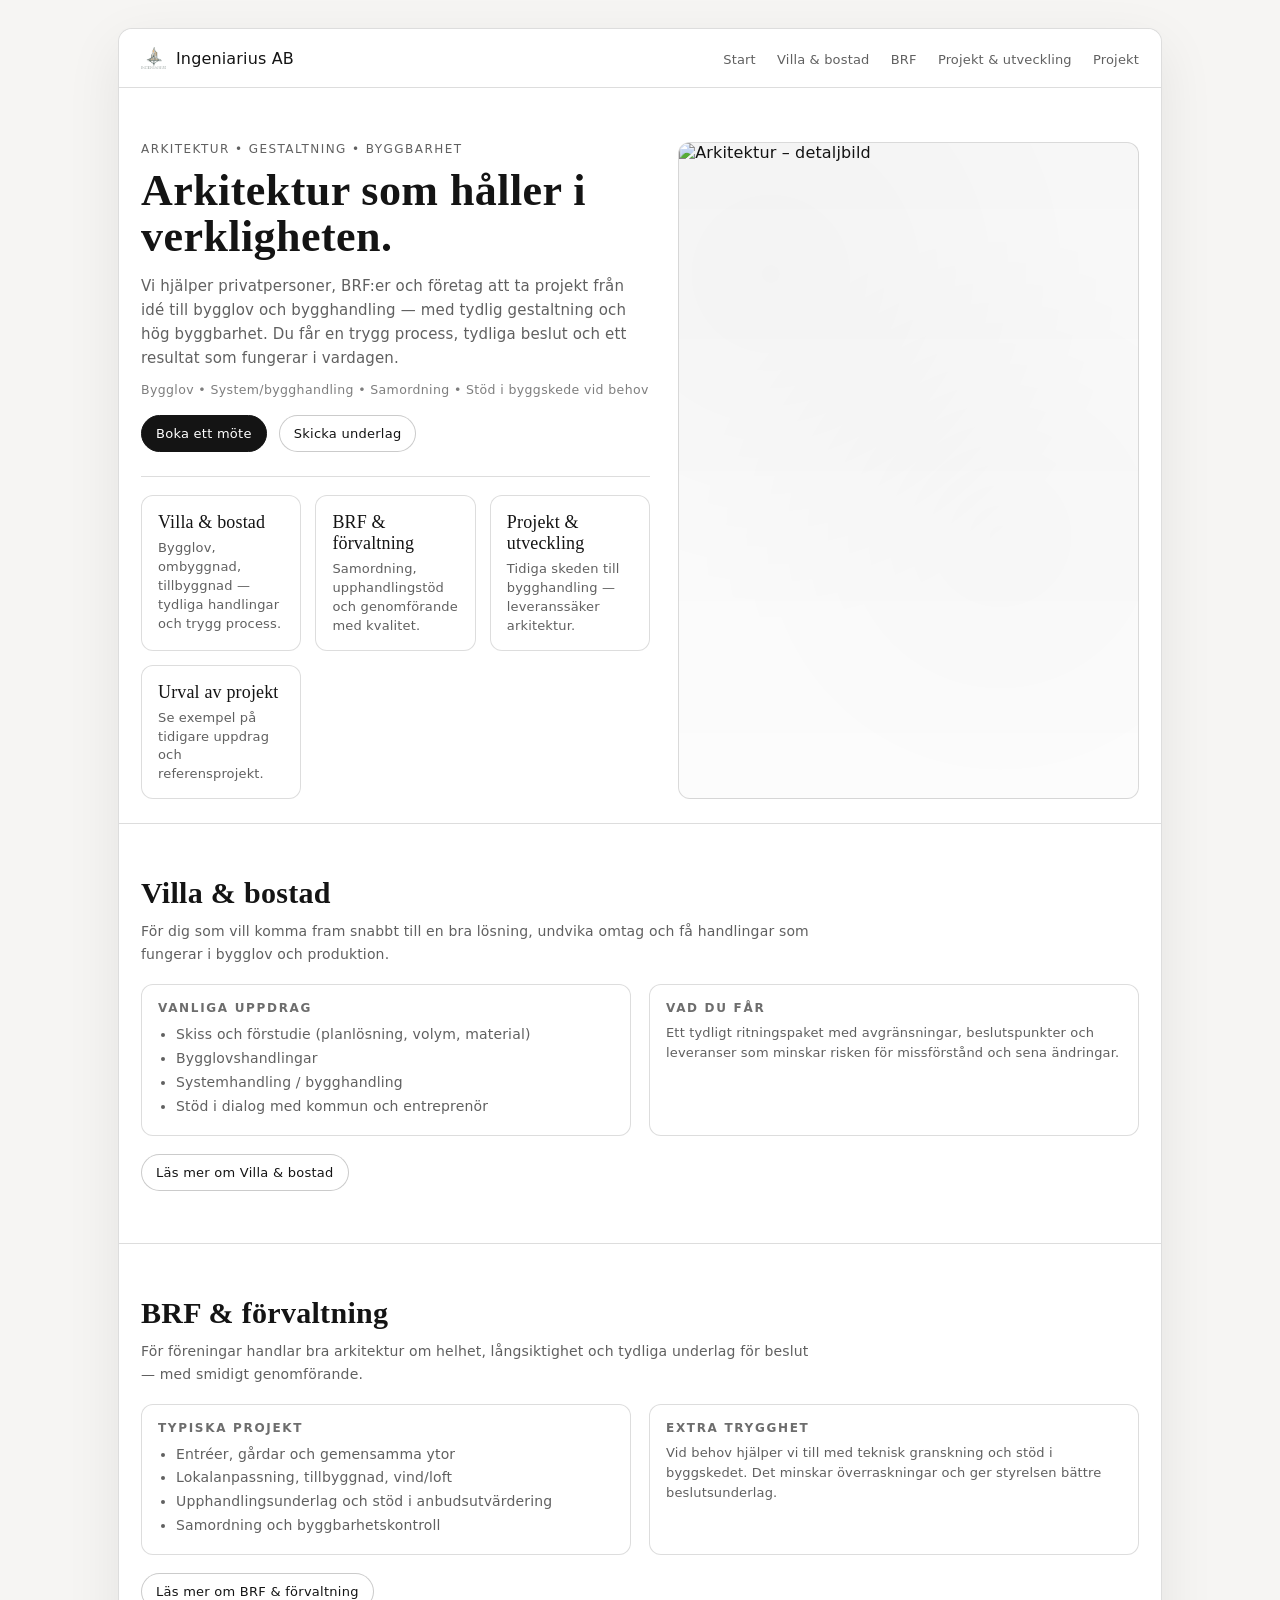
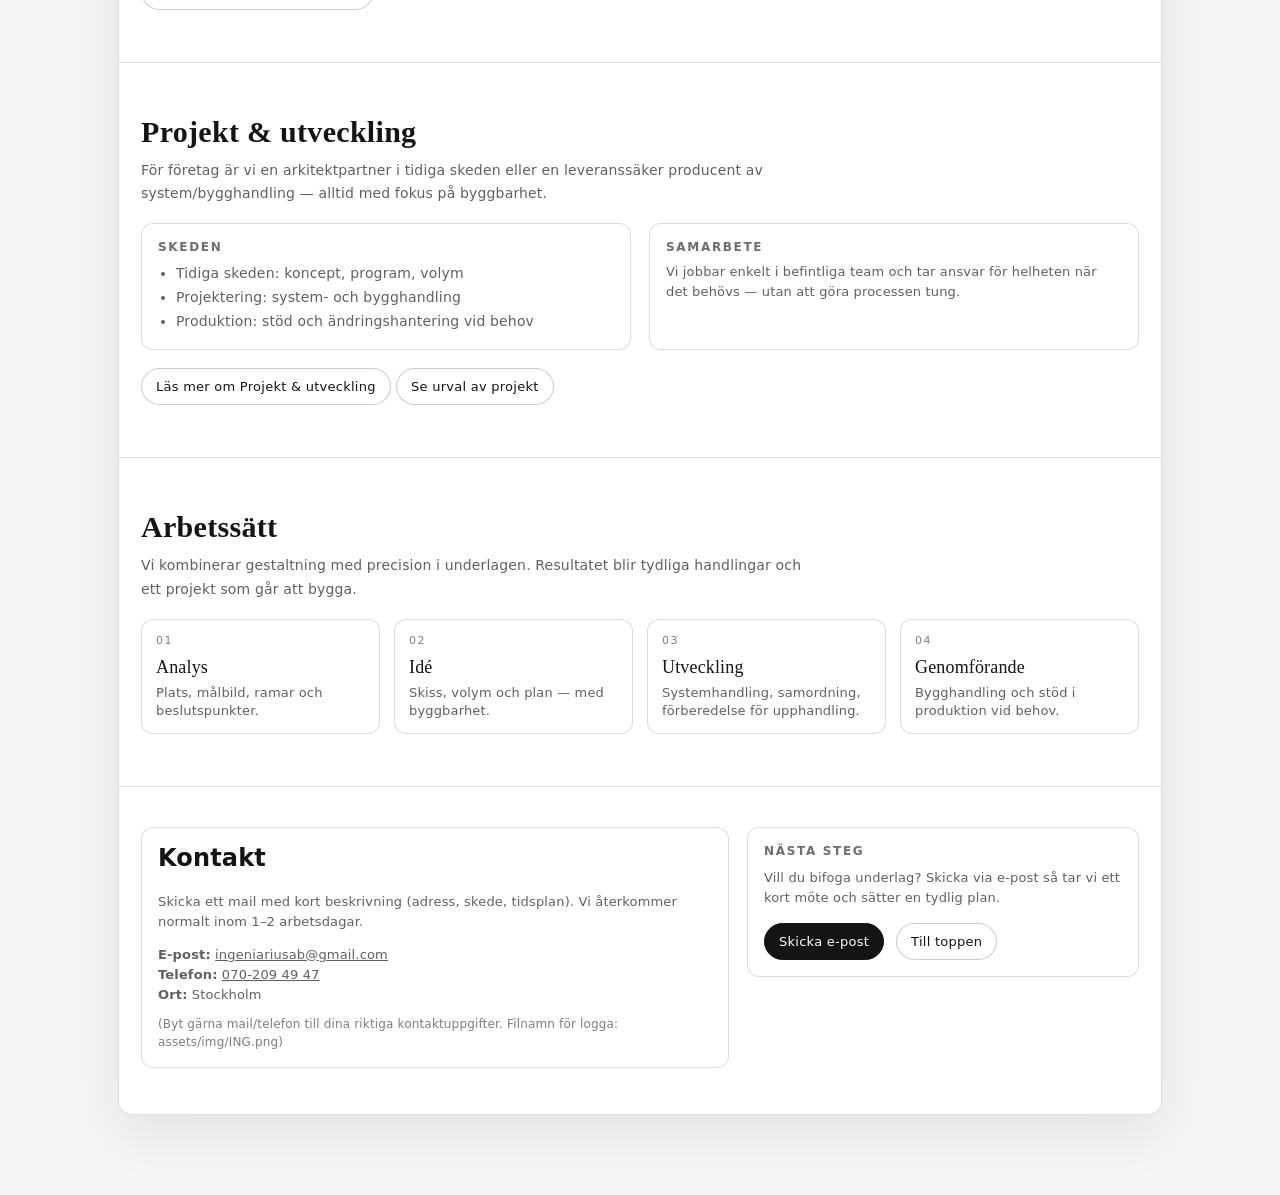
==== index.html @ c61f5529 "Update index.html" ====
<!doctype html>
<html lang="sv">
<head>
  <meta charset="utf-8" />
  <meta name="viewport" content="width=device-width,initial-scale=1" />
  <title>Ingeniarius AB — Arkitektur som håller i verkligheten</title>
  <meta name="description" content="Ingeniarius AB – arkitektur med tydlig gestaltning och byggbarhet. Från idé till bygglov och bygghandling, med trygg process och tydliga leveranser." />
  <style>
    :root{
      --bg:#f6f5f3;
      --paper:#ffffff;
      --ink:#141414;
      --muted:rgba(20,20,20,.68);
      --line:rgba(20,20,20,.14);
      --line-strong:rgba(20,20,20,.22);
      --shadow:0 18px 55px rgba(0,0,0,.08);
      --radius:14px;
      --max:1080px;
    }

    *{box-sizing:border-box}
    html,body{height:100%}
    body{
      margin:0;
      background:var(--bg);
      color:var(--ink);
      font-family: ui-sans-serif, system-ui, -apple-system, Segoe UI, Roboto, Arial, sans-serif;
      letter-spacing:.01em;
    }

    a{color:inherit}
    .wrap{max-width:var(--max); margin:0 auto; padding:28px 18px 80px;}
    .card{
      background:var(--paper);
      border:1px solid var(--line);
      border-radius:var(--radius);
      box-shadow:var(--shadow);
      overflow:hidden;
    }

    /* Topbar */
    header{
      display:flex;
      align-items:center;
      justify-content:space-between;
      padding:18px 22px;
      border-bottom:1px solid var(--line);
      background:rgba(255,255,255,.85);
      backdrop-filter: blur(8px);
    }

    .brand{
      display:flex;
      align-items:center;
      gap:10px;
      text-decoration:none;
    }
    .logo{
      height:22px; /* justera vid behov */
      width:auto;
      display:block;
      opacity:.92;
    }
    .brand-text{
      font-family: ui-serif, Georgia, "Times New Roman", serif;
      font-size:18px;
      letter-spacing:.02em;
    }

    nav a{
      text-decoration:none;
      font-size:13px;
      color:var(--muted);
      margin-left:16px;
      padding:6px 0;
      border-bottom:1px solid transparent;
    }
    nav a:hover{color:var(--ink); border-bottom-color:var(--line-strong);}
    .nav-right{display:flex; align-items:center; gap:10px;}

    /* Hero */
    .hero{ padding:54px 22px 24px; }
    .hero-grid{
      display:grid;
      grid-template-columns: 1.05fr .95fr;
      gap:28px;
      align-items:stretch;
    }
    .kicker{
      font-size:12px;
      letter-spacing:.12em;
      text-transform:uppercase;
      color:var(--muted);
      margin:0 0 12px;
    }
    h1{
      margin:0 0 14px;
      font-family: ui-serif, Georgia, "Times New Roman", serif;
      font-weight:600;
      letter-spacing:.01em;
      line-height:1.05;
      font-size:44px;
    }
    .lead{
      margin:0 0 12px;
      color:var(--muted);
      font-size:15px;
      line-height:1.6;
      max-width:62ch;
    }
    .proof{
      margin:0 0 18px;
      color:rgba(20,20,20,.55);
      font-size:12.5px;
      letter-spacing:.03em;
    }
    .cta-row{display:flex; gap:12px; flex-wrap:wrap; margin-top:10px;}
    .btn{
      display:inline-flex;
      align-items:center;
      justify-content:center;
      gap:10px;
      text-decoration:none;
      border:1px solid var(--line-strong);
      padding:10px 14px;
      border-radius:999px;
      font-size:13px;
      letter-spacing:.02em;
      background:#fff;
    }
    .btn:hover{border-color:rgba(20,20,20,.35);}
    .btn.primary{ background:var(--ink); color:#fff; border-color:var(--ink); }
    .btn.primary:hover{opacity:.92;}

    /* Right hero panel (skiss-plats) */
    .hero-panel{
      border:1px solid var(--line);
      border-radius:12px;
      background:linear-gradient(180deg, rgba(0,0,0,.03), rgba(0,0,0,.01));
      position:relative;
      overflow:hidden;
      min-height:260px;
    }
    .hero-panel::before{
      content:"";
      position:absolute; inset:0;
      background:
        radial-gradient(circle at 20% 20%, rgba(0,0,0,.08), transparent 55%),
        radial-gradient(circle at 70% 60%, rgba(0,0,0,.06), transparent 60%);
      opacity:.25;
      pointer-events:none;
    }
    .hero-panel .sketch{
      position:absolute; inset:0;
      display:flex;
      align-items:center;
      justify-content:center;
      padding:18px;
      color:rgba(0,0,0,.45);
      font-size:12px;
      text-align:center;
      line-height:1.5;
    }
    .hero-panel svg{ width:100%; height:100%; opacity:.55; }

    /* Audience cards */
    .audience{
      display:grid;
      grid-template-columns: repeat(3, minmax(0, 1fr));
      gap:14px;
      margin-top:24px;
      padding-top:18px;
      border-top:1px solid var(--line);
    }
    .audience-card{
      display:block;
      text-decoration:none;
      border:1px solid var(--line);
      border-radius:12px;
      padding:16px 16px 14px;
      background:rgba(255,255,255,.6);
      transition: transform .15s ease, border-color .15s ease;
      min-height:92px;
    }
    .audience-card:hover{ transform: translateY(-2px); border-color: rgba(20,20,20,.30); }
    .audience-label{
      display:block;
      font-family: ui-serif, Georgia, "Times New Roman", serif;
      font-size:18px;
      margin-bottom:6px;
    }
    .audience-desc{
      display:block;
      font-size:13px;
      color:var(--muted);
      line-height:1.45;
    }

    /* Sections */
    section{ padding:52px 22px; border-top:1px solid var(--line); }
    section h2{
      margin:0 0 10px;
      font-family: ui-serif, Georgia, "Times New Roman", serif;
      font-weight:600;
      font-size:30px;
      letter-spacing:.01em;
    }
    .section-lead{
      margin:0 0 18px;
      color:var(--muted);
      line-height:1.65;
      max-width:76ch;
      font-size:14px;
    }
    .two-col{
      display:grid;
      grid-template-columns: 1fr 1fr;
      gap:18px;
      margin-top:18px;
    }
    .box{
      border:1px solid var(--line);
      border-radius:12px;
      padding:16px;
      background:#fff;
    }
    .box h3{
      margin:0 0 8px;
      font-size:12px;
      letter-spacing:.14em;
      text-transform:uppercase;
      color:rgba(20,20,20,.62);
      font-weight:600;
    }
    ul.clean{margin:0; padding-left:18px; color:var(--muted); line-height:1.7; font-size:14px;}
    .mini{ font-size:13px; color:var(--muted); line-height:1.55; margin:0; }
    .section-actions{ margin-top:18px; }

    /* Process */
    .process{
      display:grid;
      grid-template-columns: repeat(4, minmax(0,1fr));
      gap:14px;
      margin-top:18px;
    }
    .step{
      border:1px solid var(--line);
      border-radius:12px;
      padding:14px 14px 12px;
      background:#fff;
    }
    .step .n{
      font-size:11px;
      letter-spacing:.14em;
      text-transform:uppercase;
      color:rgba(20,20,20,.55);
      margin-bottom:10px;
    }
    .step .t{
      font-family: ui-serif, Georgia, "Times New Roman", serif;
      font-size:18px;
      margin:0 0 6px;
    }
    .step .d{
      margin:0;
      color:var(--muted);
      font-size:13px;
      line-height:1.45;
    }

    /* Footer/contact */
    footer{ padding:40px 22px 46px; border-top:1px solid var(--line); }
    .contact-grid{
      display:grid;
      grid-template-columns: 1.2fr .8fr;
      gap:18px;
      align-items:start;
    }
    .contact-card{
      border:1px solid var(--line);
      border-radius:12px;
      padding:16px;
      background:#fff;
    }
    .contact-card strong{font-weight:650;}
    .muted{color:var(--muted);}
    .tiny{font-size:12px; color:rgba(20,20,20,.55); line-height:1.5; margin:10px 0 0;}

    /* Responsive */
    @media (max-width: 920px){
      .hero-grid{grid-template-columns:1fr;}
      .hero-panel{min-height:240px;}
      .audience{grid-template-columns:1fr;}
      .two-col{grid-template-columns:1fr;}
      .process{grid-template-columns:1fr 1fr;}
      .contact-grid{grid-template-columns:1fr;}
      h1{font-size:40px;}
    }
    @media (max-width: 520px){
      .process{grid-template-columns:1fr;}
      header{flex-direction:column; align-items:flex-start; gap:10px;}
      nav a{margin-left:0; margin-right:14px;}
    }
  </style>
</head>

<body>
  <div class="wrap">
    <div class="card">

      <header>
        <a class="brand" href="index.html">
          <img class="logo" src="assets/img/ING.png" alt="Ingeniarius AB">
          <span>Ingeniarius AB</span>
        </a>
        <nav>
          <a href="index.html">Start</a>
          <a href="villa-och-bostad.html">Villa & bostad</a>
          <a href="brf-och-forvaltning.html">BRF</a>
          <a href="projekt-och-utveckling.html">Projekt & utveckling</a>
          <a href="projekt.html">Projekt</a>
        </nav>
      </header>

      <main id="top" class="hero">
        <div class="hero-grid">
          <div>
            <p class="kicker">Arkitektur • gestaltning • byggbarhet</p>
            <h1>Arkitektur som håller i verkligheten.</h1>
            <p class="lead">
              Vi hjälper privatpersoner, BRF:er och företag att ta projekt från idé till bygglov och bygghandling —
              med tydlig gestaltning och hög byggbarhet. Du får en trygg process, tydliga beslut och ett resultat
              som fungerar i vardagen.
            </p>
            <p class="proof">Bygglov • System/bygghandling • Samordning • Stöd i byggskede vid behov</p>

            <div class="cta-row">
              <a class="btn primary" href="#kontakt">Boka ett möte</a>
              <a class="btn" href="mailto:ingeniariusab@gmail.com?subject=Förfrågan%20Ingeniarius%20AB">Skicka underlag</a>
            </div>

            <div class="audience" aria-label="Välj spår">
              <a class="audience-card" href="villa-och-bostad.html">
                <span class="audience-label">Villa &amp; bostad</span>
                <span class="audience-desc">Bygglov, ombyggnad, tillbyggnad — tydliga handlingar och trygg process.</span>
              </a>
              <a class="audience-card" href="brf-och-forvaltning.html">
                <span class="audience-label">BRF &amp; förvaltning</span>
                <span class="audience-desc">Samordning, upphandlingstöd och genomförande med kvalitet.</span>
              </a>
              <a class="audience-card" href="projekt-och-utveckling.html">
                <span class="audience-label">Projekt &amp; utveckling</span>
                <span class="audience-desc">Tidiga skeden till bygghandling — leveranssäker arkitektur.</span>
              </a>
              <a class="audience-card" href="projekt.html">
                <span class="audience-label">Urval av projekt</span>
                <span class="audience-desc">Se exempel på tidigare uppdrag och referensprojekt.</span>
              </a>
            </div>
          </div>

           <div class="hero-panel hero-photo" aria-label="Hero image">
           <img src="/assets/img/hero.jpg" alt="Arkitektur – detaljbild" loading="lazy">
           </div>
        </div>
      </main>

      <!-- VILLA -->
      <section id="villa">
        <h2>Villa &amp; bostad</h2>
        <p class="section-lead">
          För dig som vill komma fram snabbt till en bra lösning, undvika omtag och få handlingar som fungerar i bygglov och produktion.
        </p>
        <div class="two-col">
          <div class="box">
            <h3>Vanliga uppdrag</h3>
            <ul class="clean">
              <li>Skiss och förstudie (planlösning, volym, material)</li>
              <li>Bygglovshandlingar</li>
              <li>Systemhandling / bygghandling</li>
              <li>Stöd i dialog med kommun och entreprenör</li>
            </ul>
          </div>
          <div class="box">
            <h3>Vad du får</h3>
            <p class="mini">
              Ett tydligt ritningspaket med avgränsningar, beslutspunkter och leveranser som minskar risken för missförstånd och sena ändringar.
            </p>
          </div>
        </div>
        <div class="section-actions">
          <a class="btn" href="villa-och-bostad.html">Läs mer om Villa &amp; bostad</a>
        </div>
      </section>

      <!-- BRF -->
      <section id="brf">
        <h2>BRF &amp; förvaltning</h2>
        <p class="section-lead">
          För föreningar handlar bra arkitektur om helhet, långsiktighet och tydliga underlag för beslut — med smidigt genomförande.
        </p>
        <div class="two-col">
          <div class="box">
            <h3>Typiska projekt</h3>
            <ul class="clean">
              <li>Entréer, gårdar och gemensamma ytor</li>
              <li>Lokalanpassning, tillbyggnad, vind/loft</li>
              <li>Upphandlingsunderlag och stöd i anbudsutvärdering</li>
              <li>Samordning och byggbarhetskontroll</li>
            </ul>
          </div>
          <div class="box">
            <h3>Extra trygghet</h3>
            <p class="mini">
              Vid behov hjälper vi till med teknisk granskning och stöd i byggskedet. Det minskar överraskningar och ger styrelsen bättre beslutsunderlag.
            </p>
          </div>
        </div>
        <div class="section-actions">
          <a class="btn" href="brf-och-forvaltning.html">Läs mer om BRF &amp; förvaltning</a>
        </div>
      </section>

      <!-- PROJEKT -->
      <section id="projekt">
        <h2>Projekt &amp; utveckling</h2>
        <p class="section-lead">
          För företag är vi en arkitektpartner i tidiga skeden eller en leveranssäker producent av system/bygghandling — alltid med fokus på byggbarhet.
        </p>
        <div class="two-col">
          <div class="box">
            <h3>Skeden</h3>
            <ul class="clean">
              <li>Tidiga skeden: koncept, program, volym</li>
              <li>Projektering: system- och bygghandling</li>
              <li>Produktion: stöd och ändringshantering vid behov</li>
            </ul>
          </div>
          <div class="box">
            <h3>Samarbete</h3>
            <p class="mini">
              Vi jobbar enkelt i befintliga team och tar ansvar för helheten när det behövs — utan att göra processen tung.
            </p>
          </div>
        </div>
        <div class="section-actions">
          <a class="btn" href="projekt-och-utveckling.html">Läs mer om Projekt &amp; utveckling</a>
          <a class="btn" href="projekt.html">Se urval av projekt</a>
        </div>
      </section>

      <!-- OM / PROCESS -->
      <section id="om">
        <h2>Arbetssätt</h2>
        <p class="section-lead">
          Vi kombinerar gestaltning med precision i underlagen. Resultatet blir tydliga handlingar och ett projekt som går att bygga.
        </p>

        <div class="process" aria-label="Process">
          <div class="step">
            <div class="n">01</div>
            <p class="t">Analys</p>
            <p class="d">Plats, målbild, ramar och beslutspunkter.</p>
          </div>
          <div class="step">
            <div class="n">02</div>
            <p class="t">Idé</p>
            <p class="d">Skiss, volym och plan — med byggbarhet.</p>
          </div>
          <div class="step">
            <div class="n">03</div>
            <p class="t">Utveckling</p>
            <p class="d">Systemhandling, samordning, förberedelse för upphandling.</p>
          </div>
          <div class="step">
            <div class="n">04</div>
            <p class="t">Genomförande</p>
            <p class="d">Bygghandling och stöd i produktion vid behov.</p>
          </div>
        </div>
      </section>

      <footer id="kontakt">
        <div class="contact-grid">
          <div class="contact-card">
            <h2 style="margin-top:0;">Kontakt</h2>
            <p class="mini">
              Skicka ett mail med kort beskrivning (adress, skede, tidsplan). Vi återkommer normalt inom 1–2 arbetsdagar.
            </p>
            <p class="mini" style="margin-top:12px;">
              <strong>E-post:</strong> <a href="mailto:ingeniariusab@gmail.com">ingeniariusab@gmail.com</a><br>
              <strong>Telefon:</strong> <a href="tel:++46702094947">070-209 49 47</a><br>
              <span class="muted"><strong>Ort:</strong> Stockholm</span>
            </p>
            <p class="tiny">
              (Byt gärna mail/telefon till dina riktiga kontaktuppgifter. Filnamn för logga: assets/img/ING.png)
            </p>
          </div>

          <div class="contact-card">
            <h3 style="margin:0 0 10px; font-size:12px; letter-spacing:.14em; text-transform:uppercase; color:rgba(20,20,20,.62);">
              Nästa steg
            </h3>
            <p class="mini">Vill du bifoga underlag? Skicka via e-post så tar vi ett kort möte och sätter en tydlig plan.</p>
            <div class="cta-row" style="margin-top:14px;">
              <a class="btn primary" href="mailto:kontakt@ingeniarius.se?subject=Förfrågan%20Ingeniarius%20AB">Skicka e-post</a>
              <a class="btn" href="#top">Till toppen</a>
            </div>
          </div>
        </div>
      </footer>

    </div>
  </div>
</body>
</html>
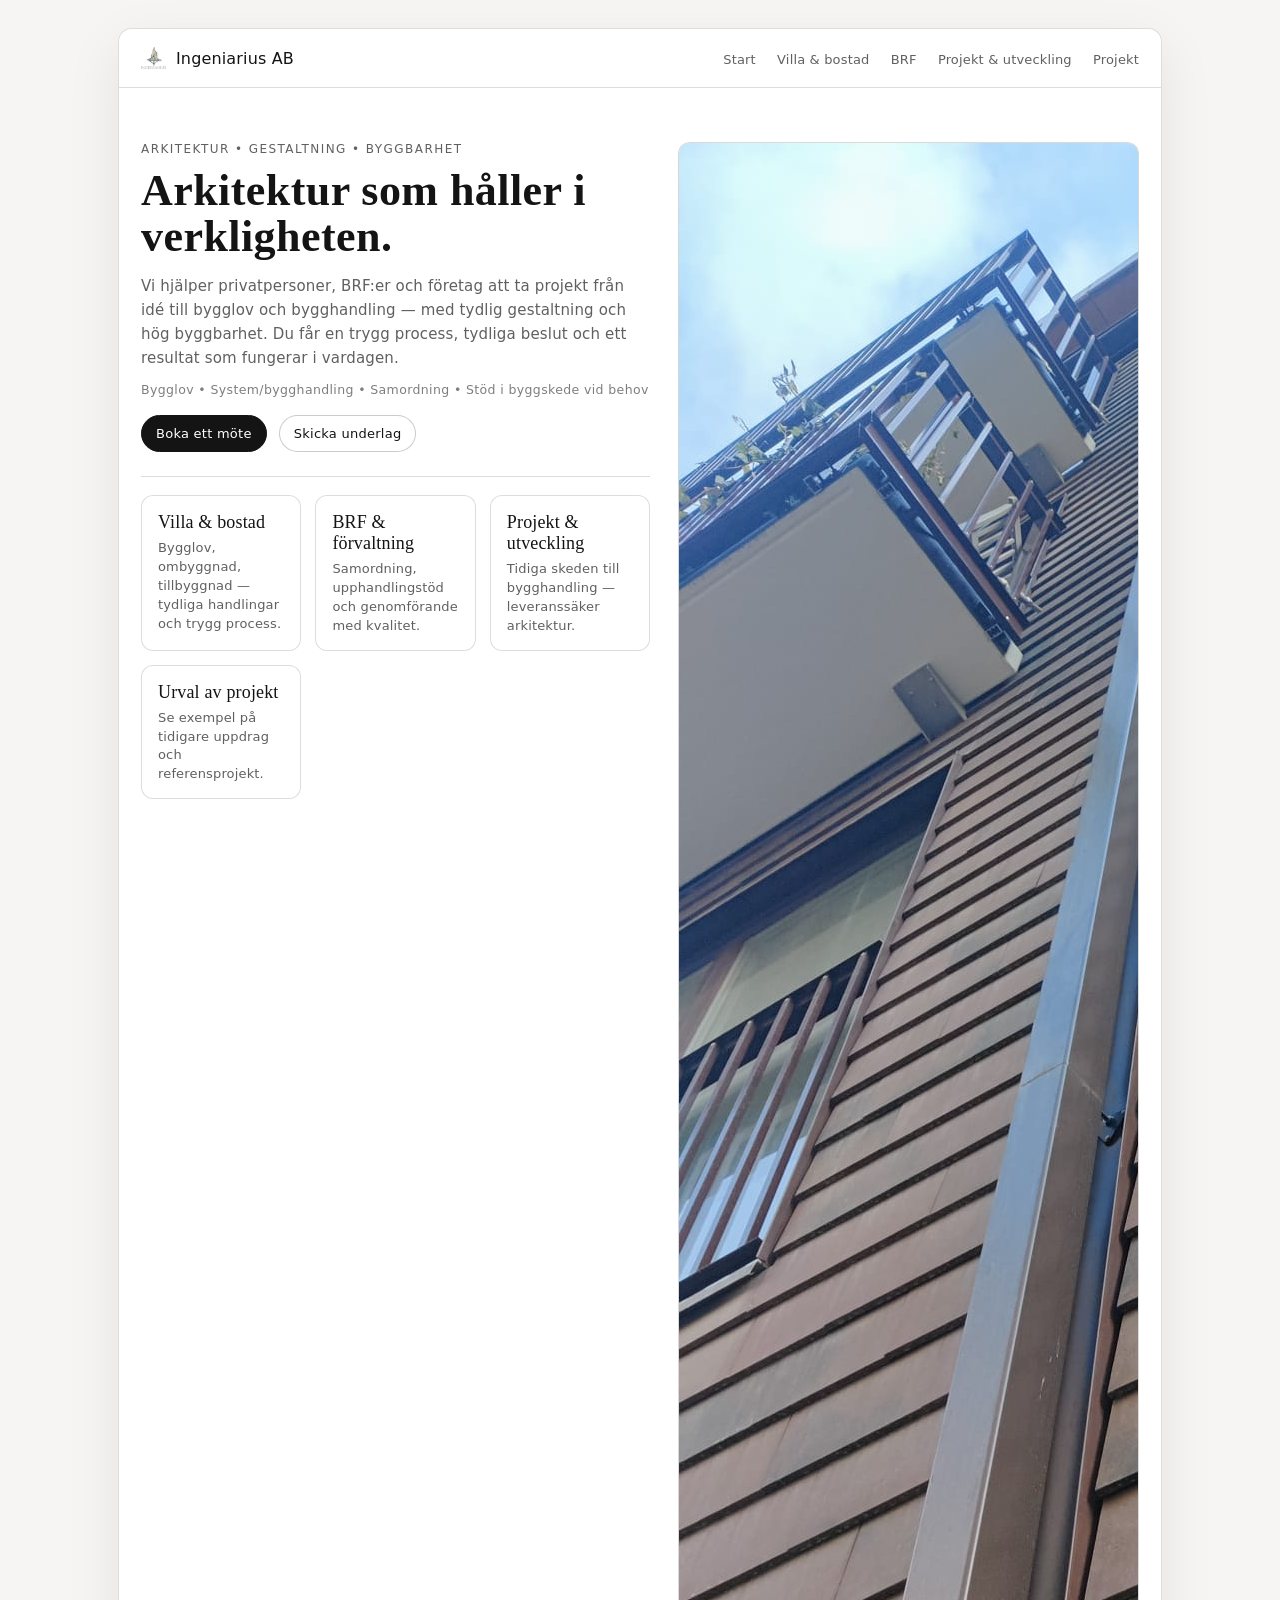
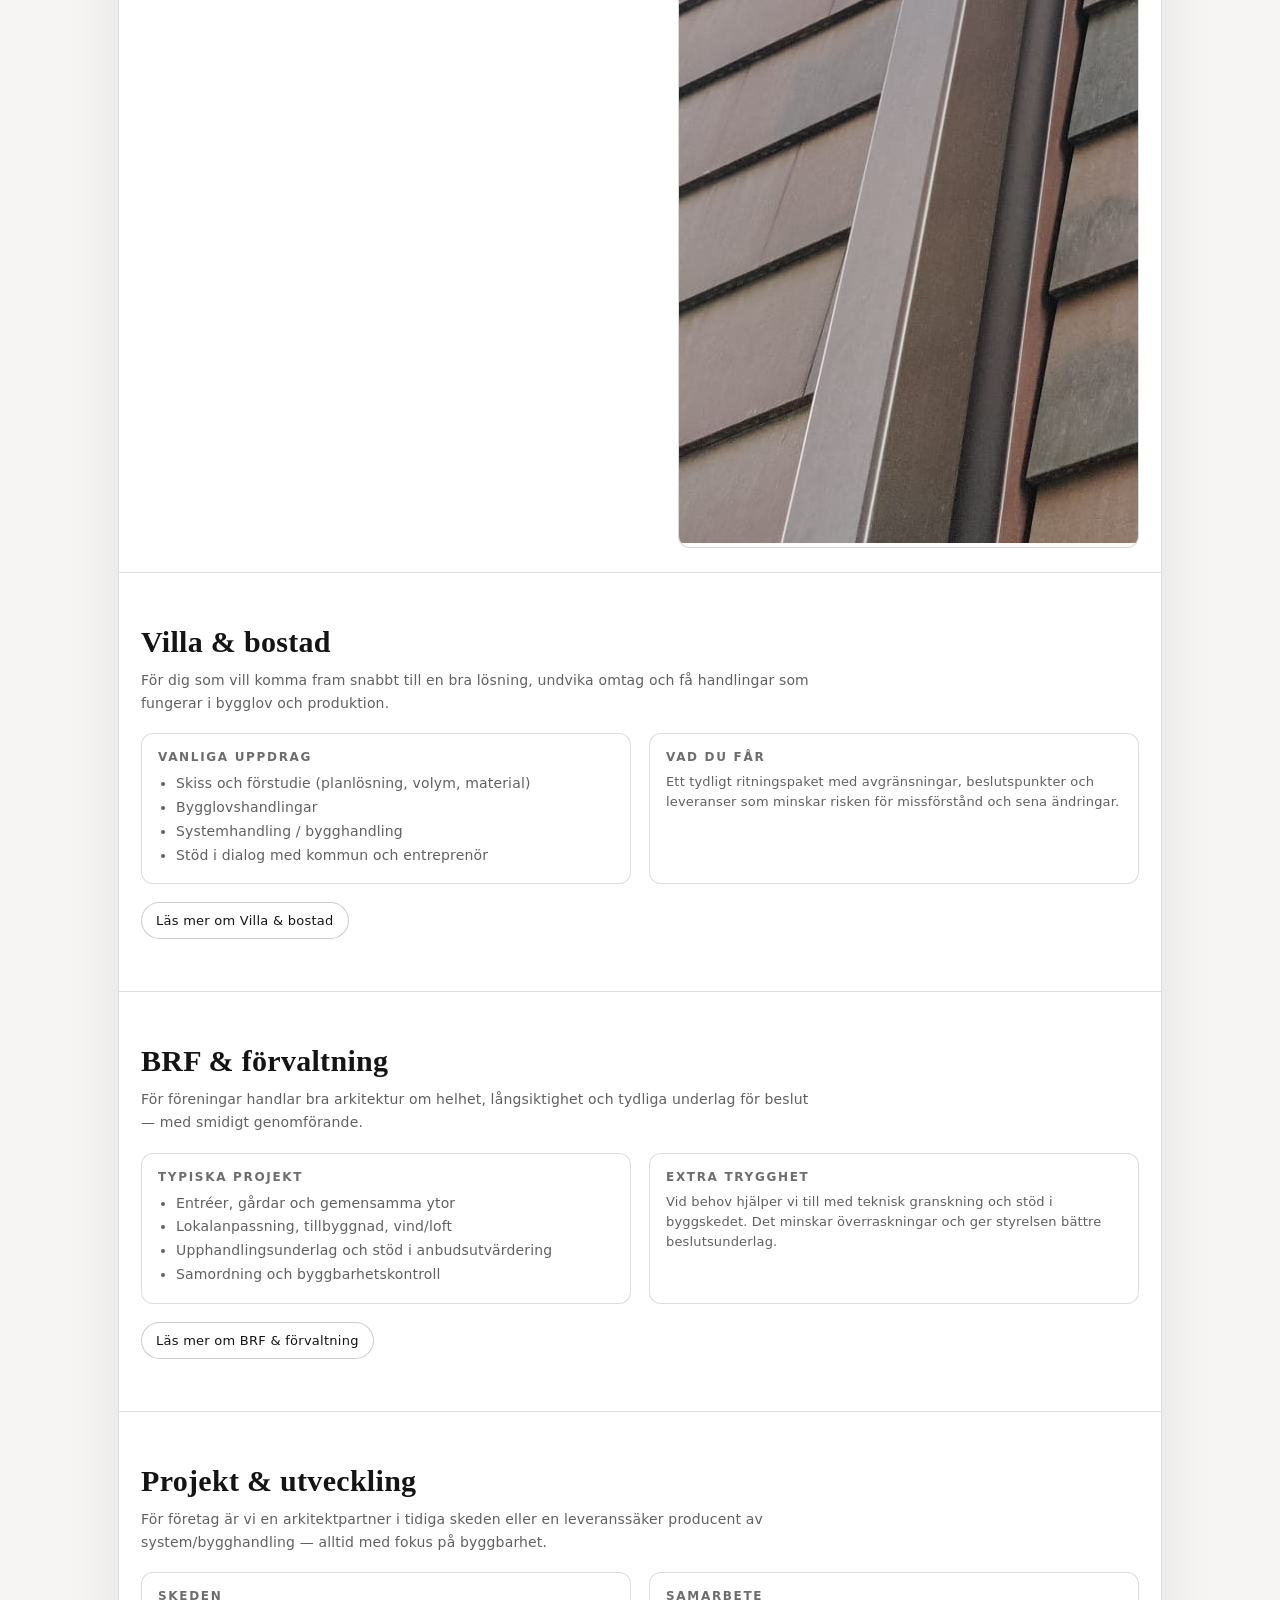
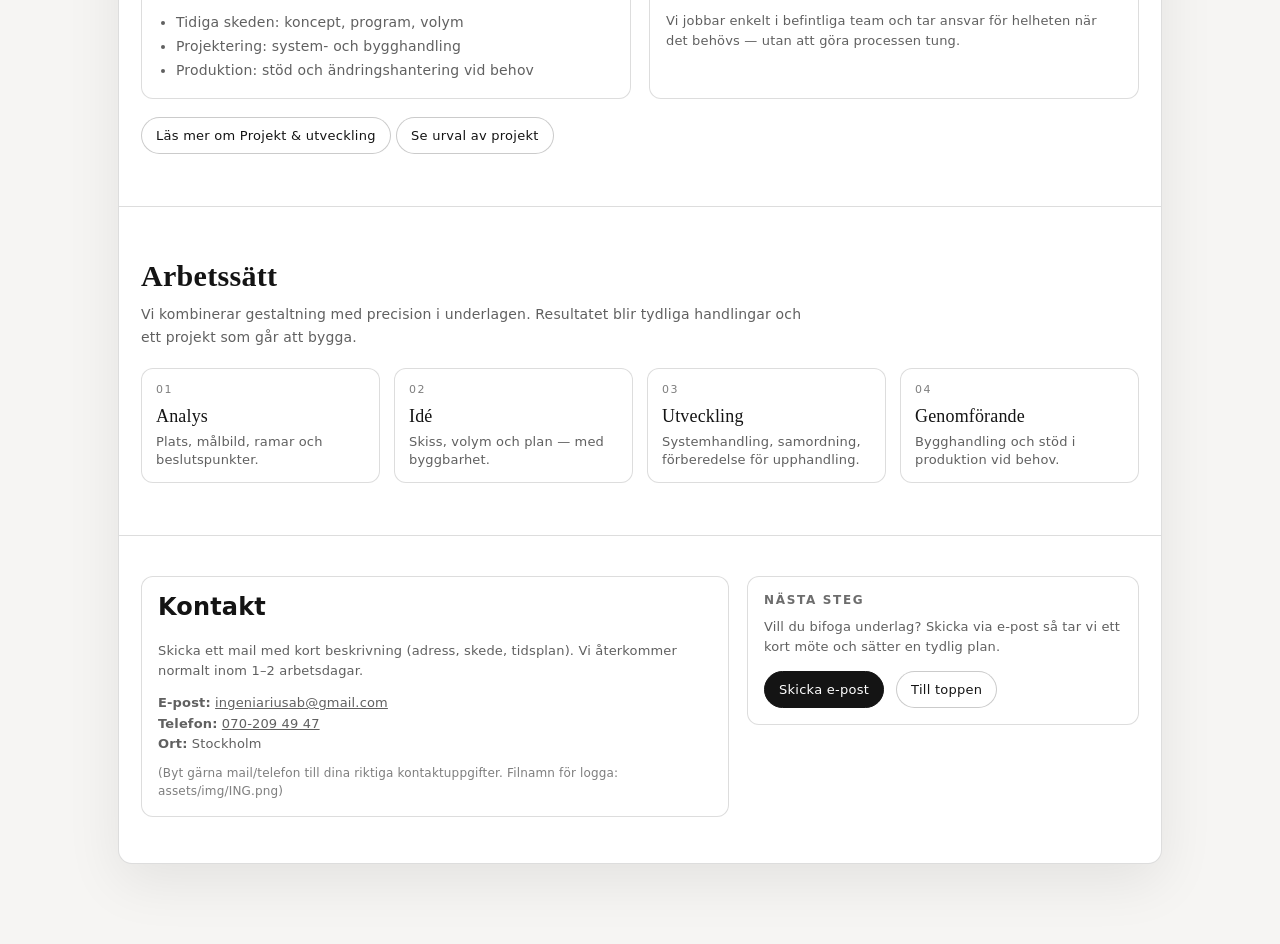
==== commit a0da3dc3: "Update index.html" ====
--- a/index.html
+++ b/index.html
@@ -360,7 +360,7 @@
           </div>
 
            <div class="hero-panel hero-photo" aria-label="Hero image">
-           <img src="/assets/img/hero.jpg" alt="Arkitektur – detaljbild" loading="lazy">
+           <img src="/assets/img/projekt-bostadskvarter-norrtalje.jpg"" alt="Arkitektur – detaljbild" loading="lazy">
            </div>
         </div>
       </main>
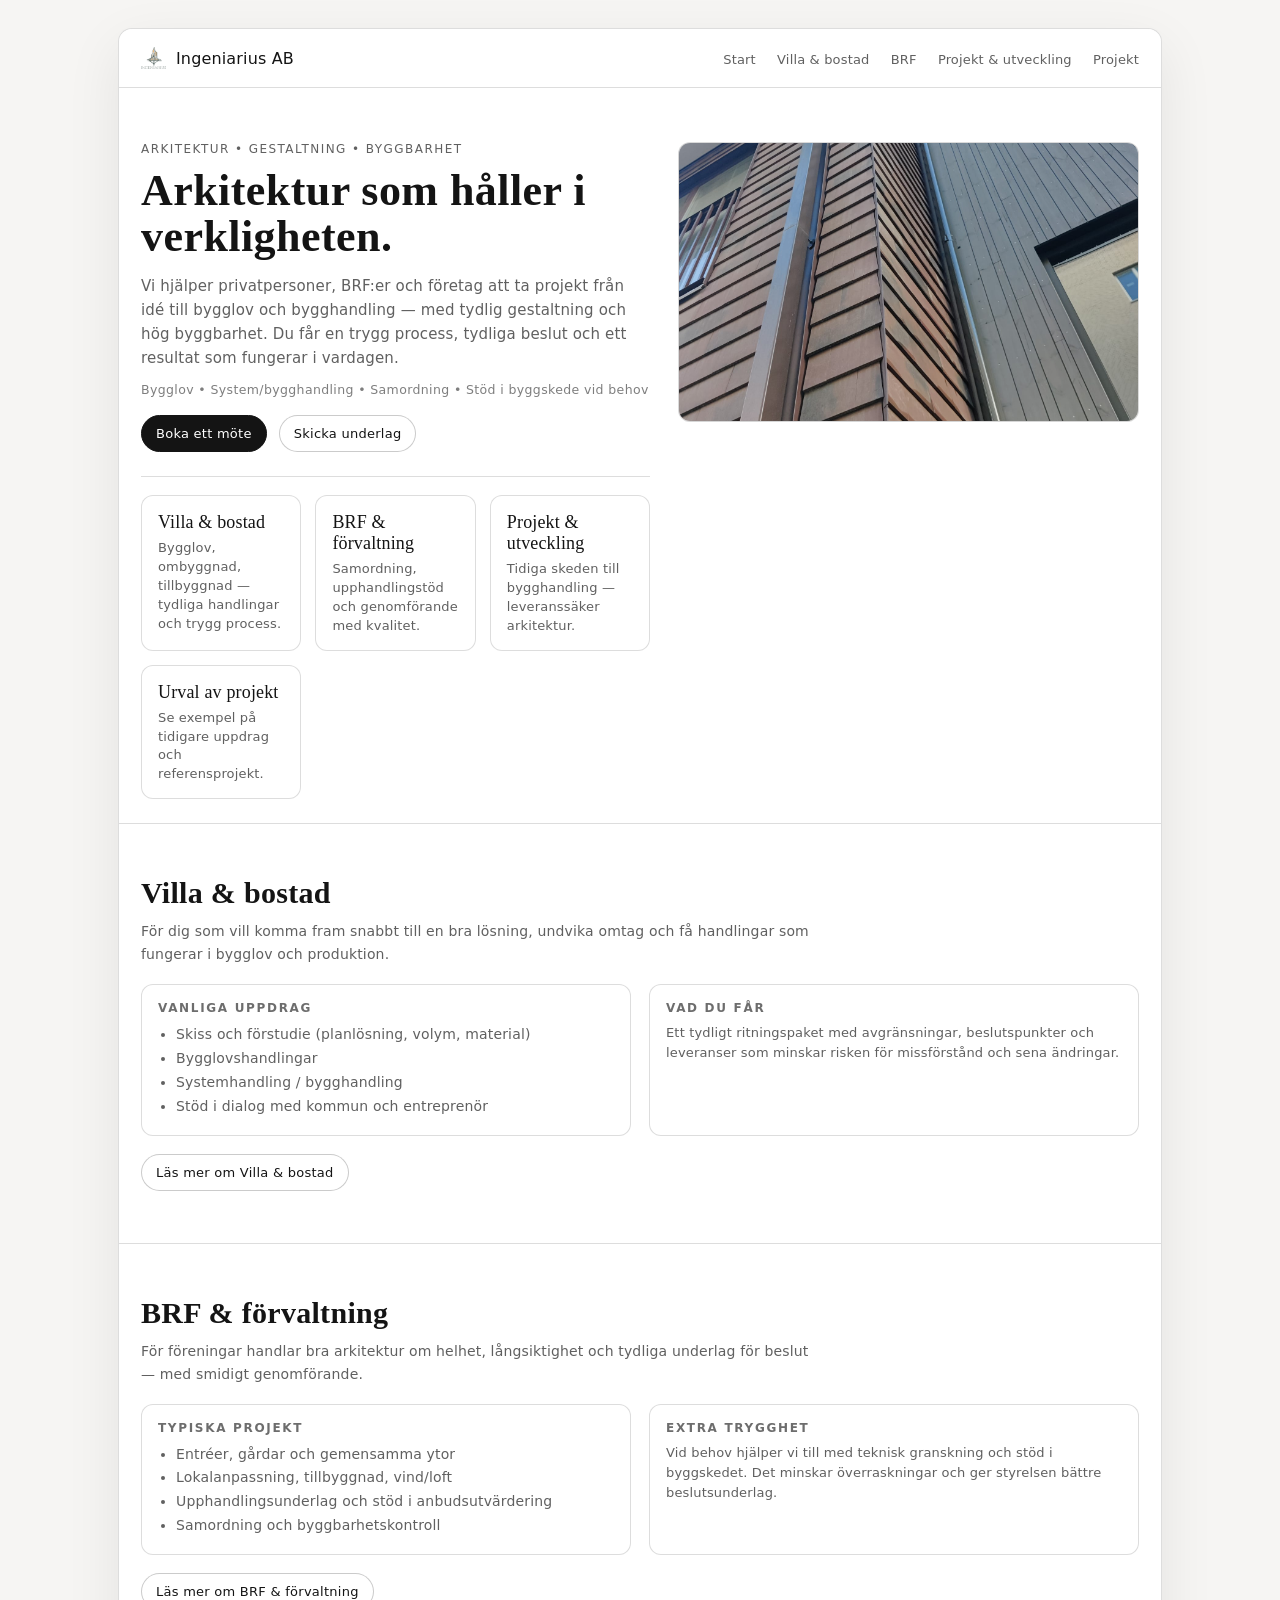
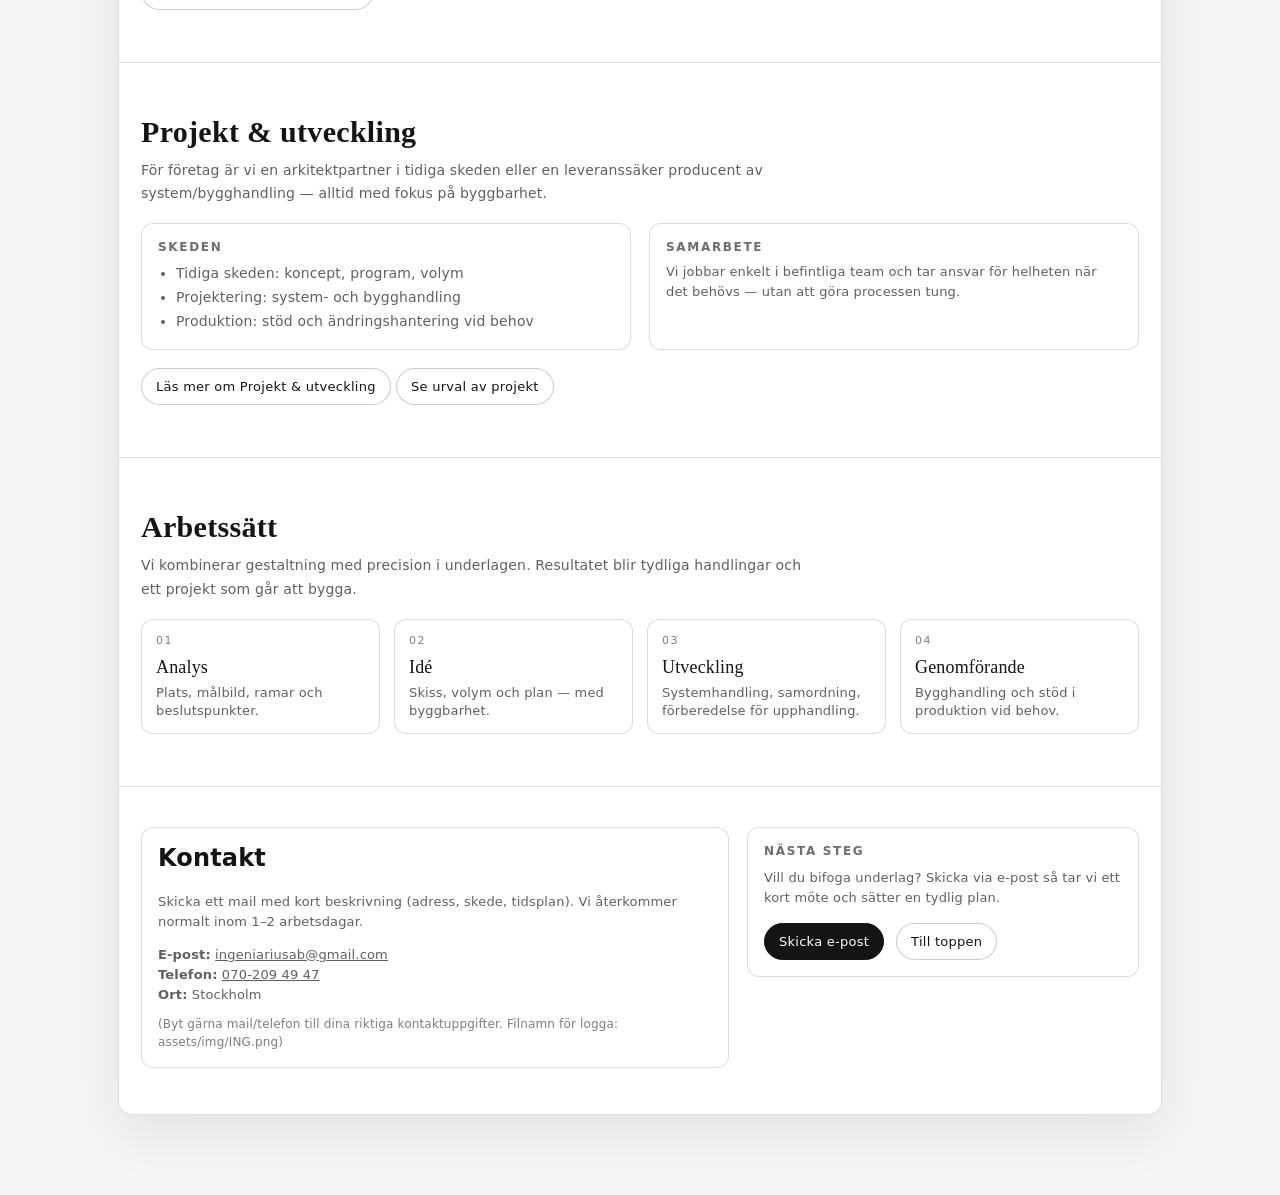
==== commit c96f5f9e: "Update index.html" ====
--- a/index.html
+++ b/index.html
@@ -163,6 +163,22 @@
     }
     .hero-panel svg{ width:100%; height:100%; opacity:.55; }
 
+    .hero-panel svg{ width:100%; height:100%; opacity:.55; }
+
+    .hero-panel.hero-photo{
+      height: 280px;
+      min-height: 280px;
+      max-height: 280px;
+      overflow: hidden;
+    }
+    
+    .hero-panel.hero-photo img{
+      width: 100%;
+      height: 100%;
+      display: block;
+      object-fit: cover;
+      object-position: center 60%;
+    }
     /* Audience cards */
     .audience{
       display:grid;
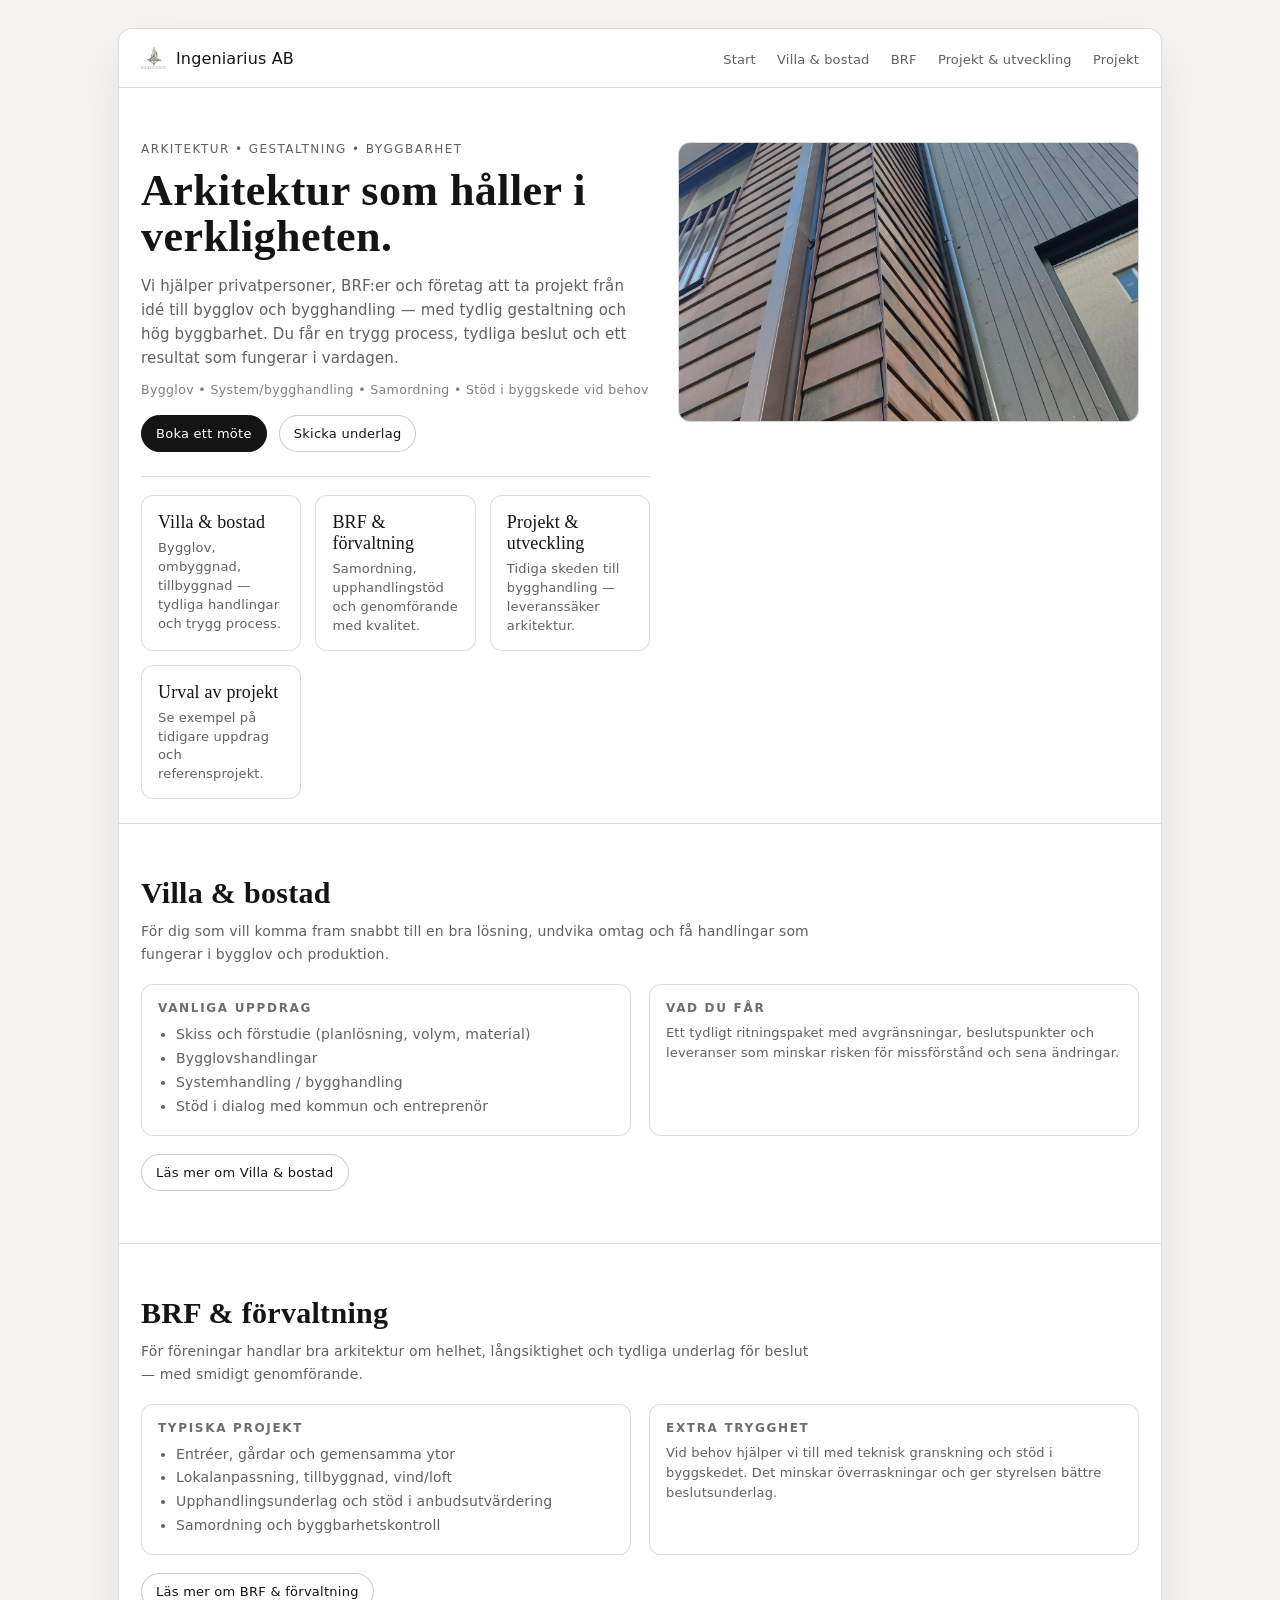
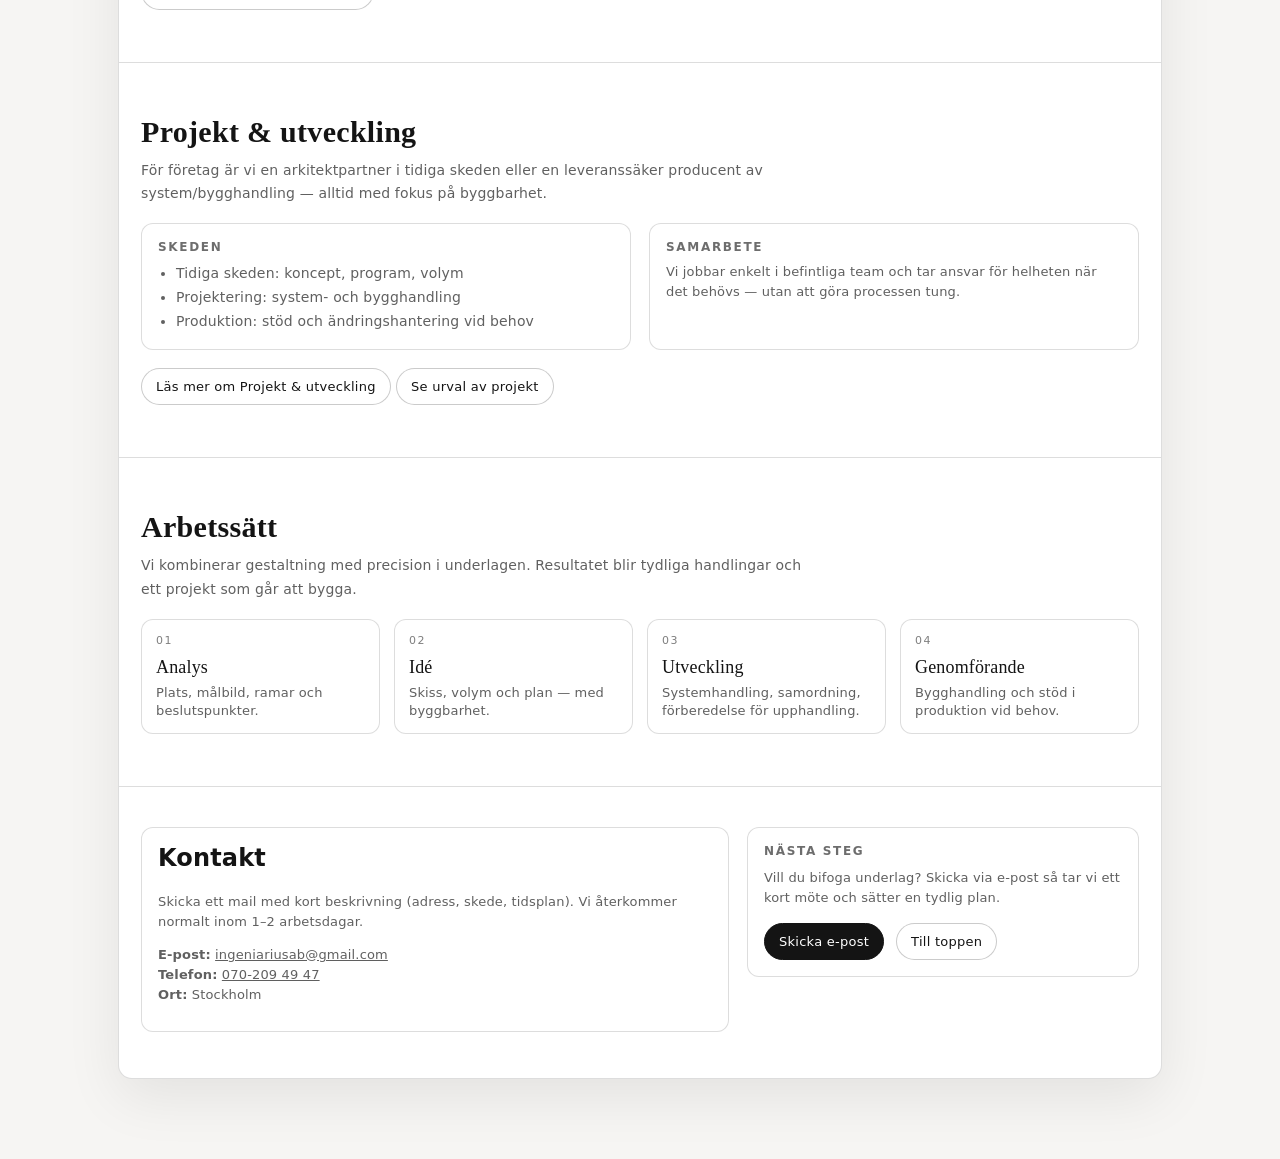
==== commit 714dabda: "Update index.html" ====
--- a/index.html
+++ b/index.html
@@ -168,7 +168,7 @@
     .hero-panel.hero-photo{
       height: 280px;
       min-height: 280px;
-      max-height: 280px;
+      max-height: 520px;
       overflow: hidden;
     }
     
@@ -509,7 +509,6 @@
               <span class="muted"><strong>Ort:</strong> Stockholm</span>
             </p>
             <p class="tiny">
-              (Byt gärna mail/telefon till dina riktiga kontaktuppgifter. Filnamn för logga: assets/img/ING.png)
             </p>
           </div>
 
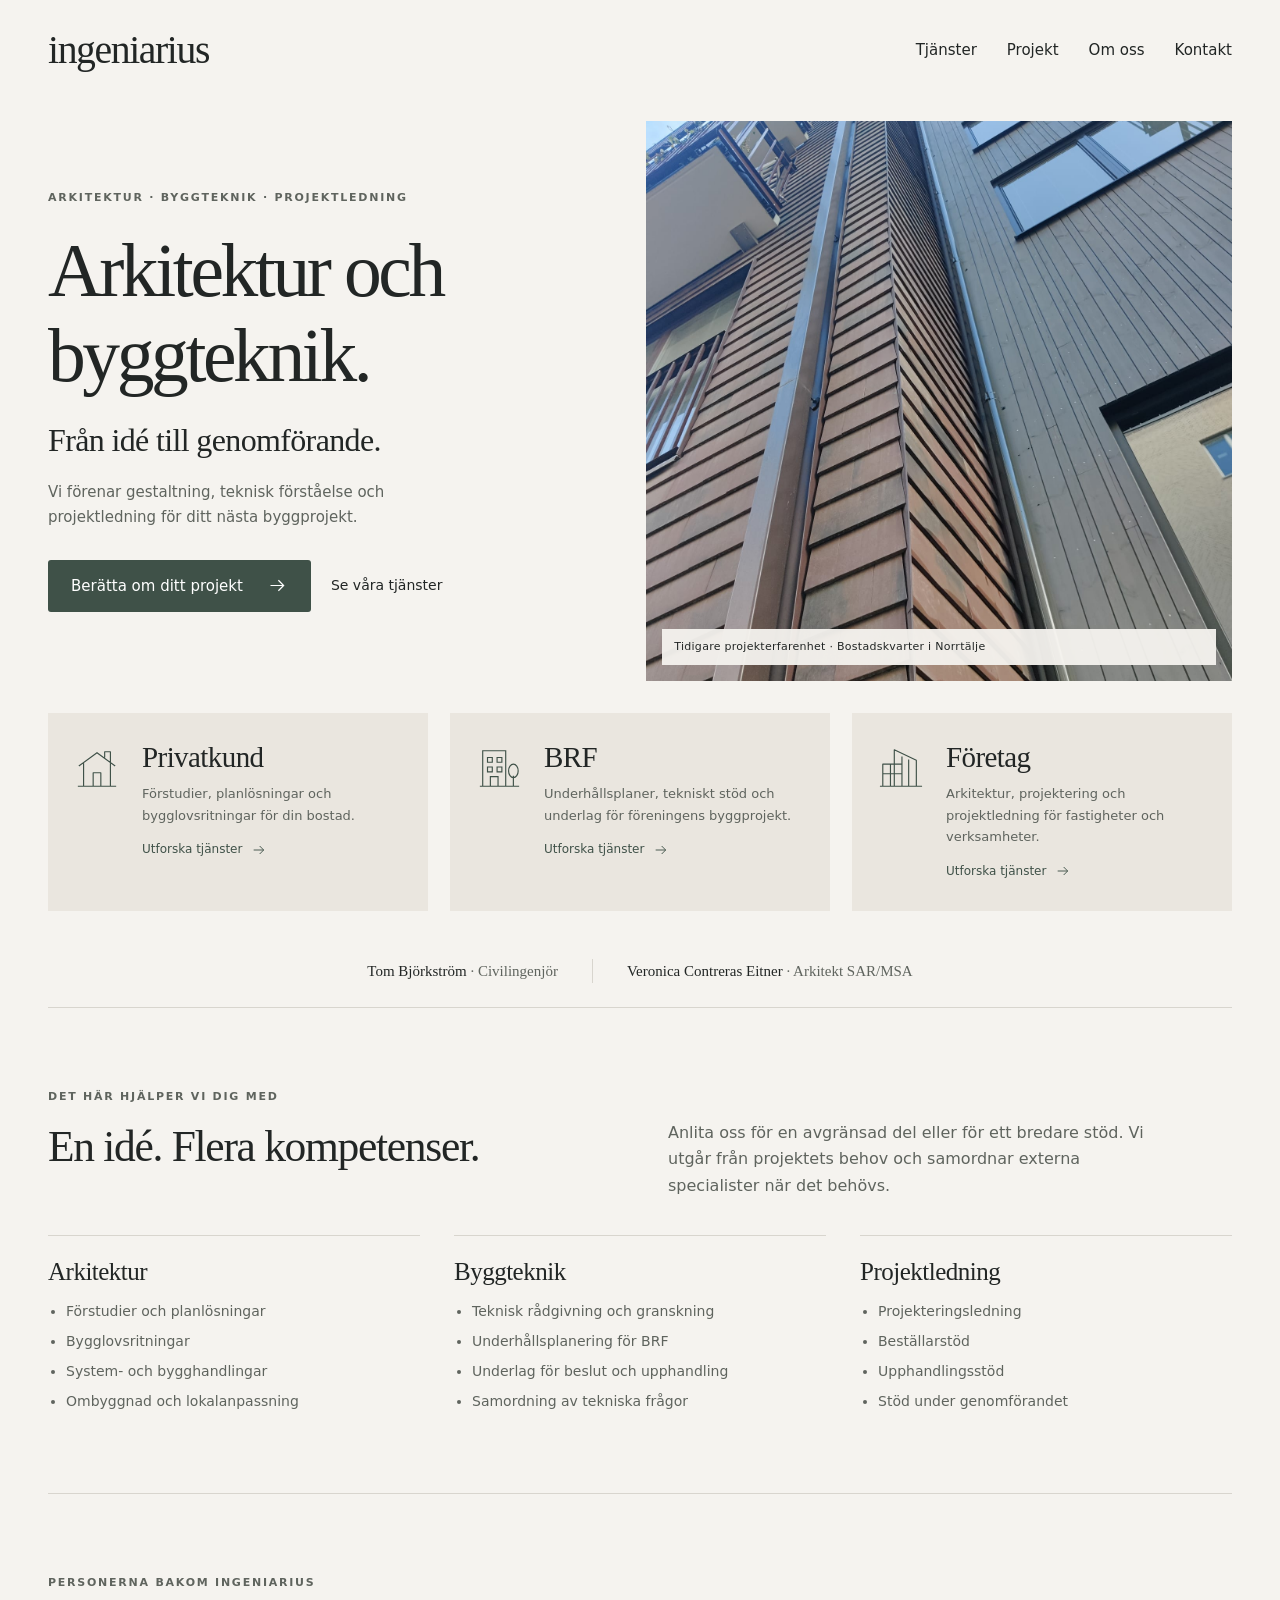
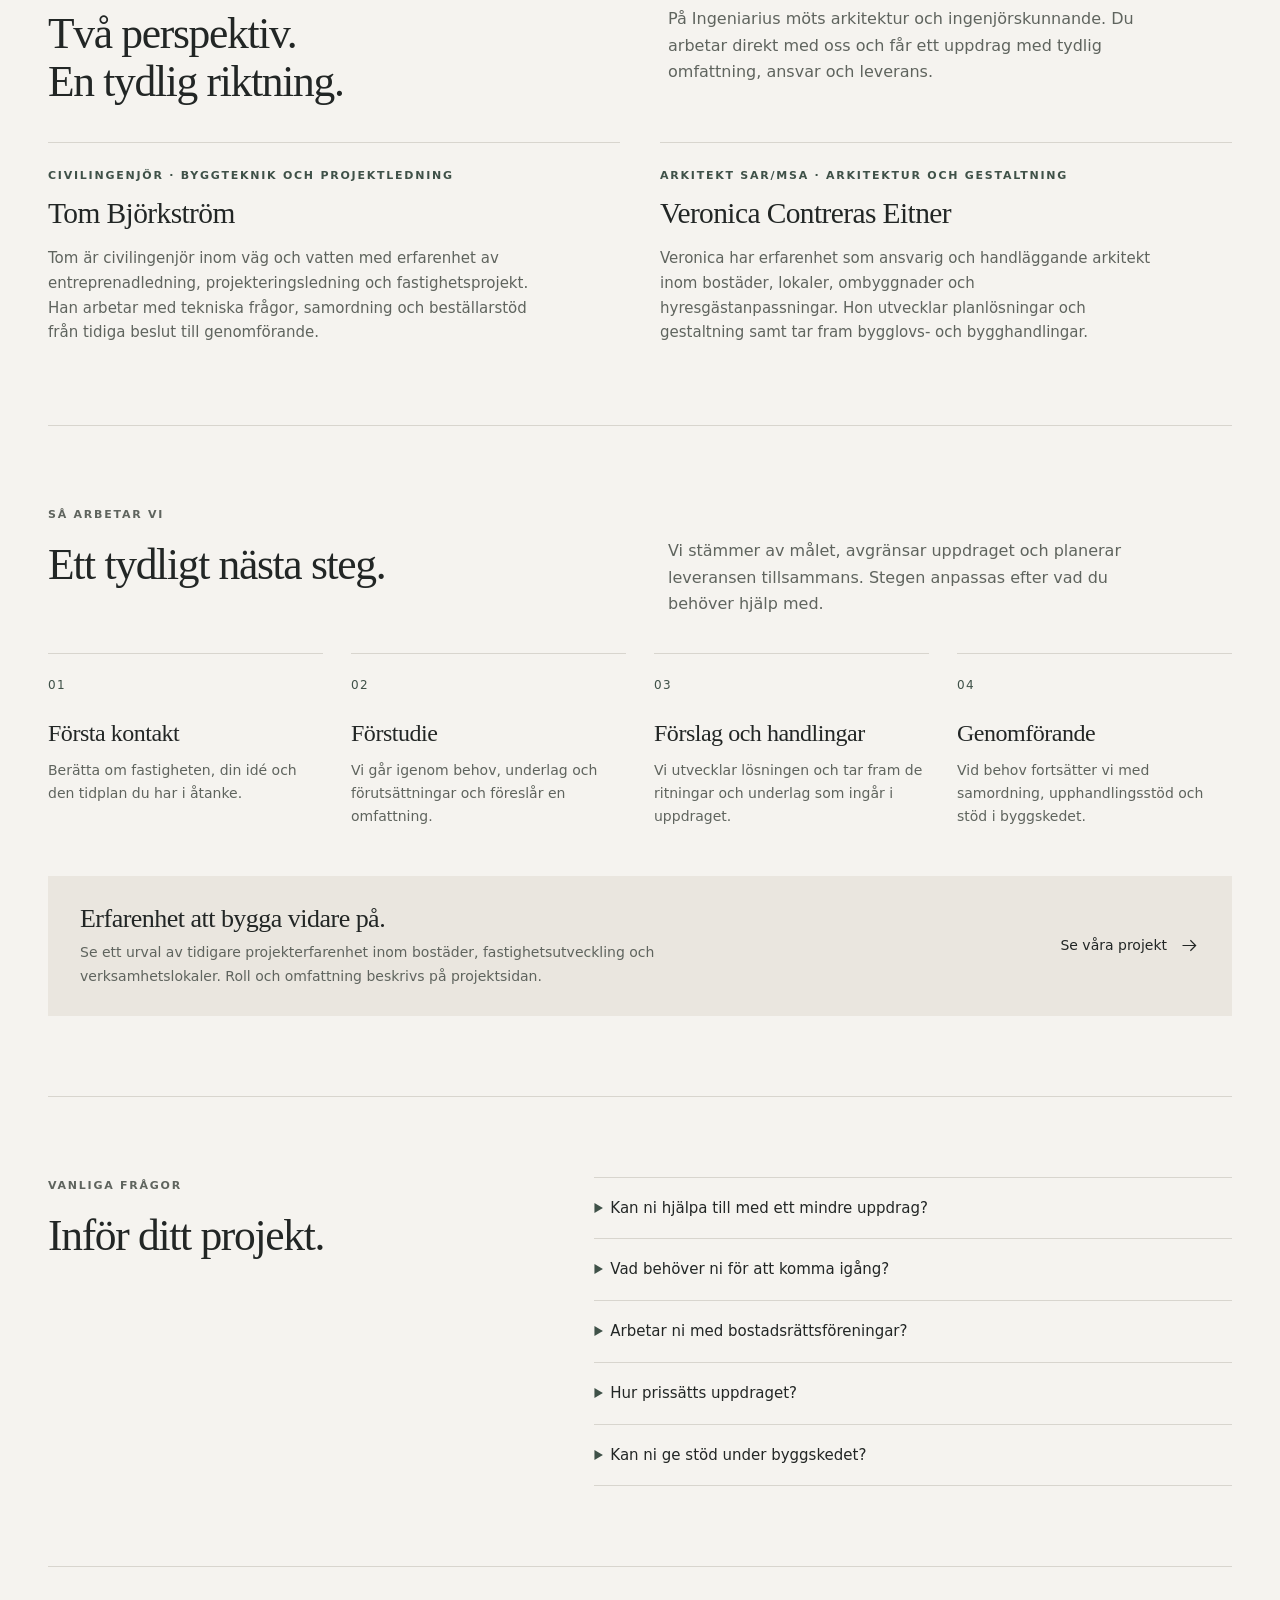
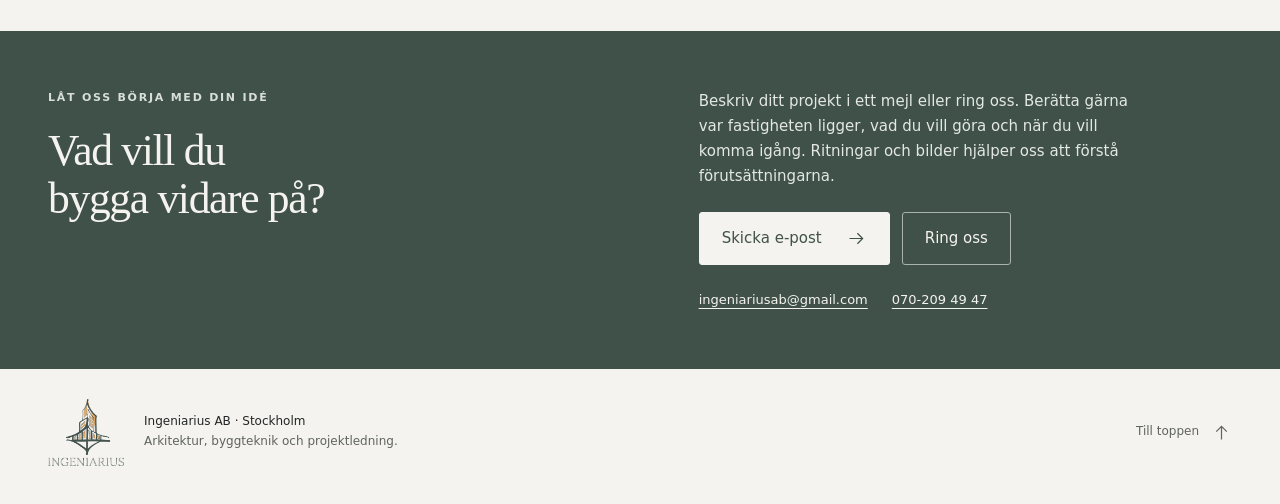
==== commit 63fc8615: "Redesign homepage with architecture and engineering offering" ====
--- a/index.html
+++ b/index.html
@@ -1,531 +1,332 @@
 <!doctype html>
 <html lang="sv">
 <head>
-  <meta charset="utf-8" />
-  <meta name="viewport" content="width=device-width,initial-scale=1" />
-  <title>Ingeniarius AB — Arkitektur som håller i verkligheten</title>
-  <meta name="description" content="Ingeniarius AB – arkitektur med tydlig gestaltning och byggbarhet. Från idé till bygglov och bygghandling, med trygg process och tydliga leveranser." />
+  <meta charset="utf-8">
+  <meta name="viewport" content="width=device-width, initial-scale=1">
+  <meta name="theme-color" content="#F5F3EF">
+  <title>Ingeniarius AB | Arkitektur, byggteknik och projektledning</title>
+  <meta name="description" content="Arkitektur och byggteknik med Tom Björkström och Veronica Contreras Eitner. Förstudier, bygglovsritningar, projektering och projektledning för privatkunder, BRF:er och företag.">
+  <link rel="canonical" href="https://www.ingeniarius.se/">
+  <link rel="icon" href="assets/img/ING.png" type="image/png">
+  <meta property="og:type" content="website">
+  <meta property="og:locale" content="sv_SE">
+  <meta property="og:title" content="Ingeniarius AB | Arkitektur och byggteknik">
+  <meta property="og:description" content="Från idé till genomförande. Arkitektur, byggteknik och projektledning för privatkunder, BRF:er och företag.">
+  <meta property="og:url" content="https://www.ingeniarius.se/">
+  <meta property="og:image" content="https://www.ingeniarius.se/assets/img/projekt-bostadskvarter-norrtalje.jpg">
   <style>
-    :root{
-      --bg:#f6f5f3;
-      --paper:#ffffff;
-      --ink:#141414;
-      --muted:rgba(20,20,20,.68);
-      --line:rgba(20,20,20,.14);
-      --line-strong:rgba(20,20,20,.22);
-      --shadow:0 18px 55px rgba(0,0,0,.08);
-      --radius:14px;
-      --max:1080px;
-    }
-
-    *{box-sizing:border-box}
-    html,body{height:100%}
-    body{
-      margin:0;
-      background:var(--bg);
-      color:var(--ink);
-      font-family: ui-sans-serif, system-ui, -apple-system, Segoe UI, Roboto, Arial, sans-serif;
-      letter-spacing:.01em;
-    }
-
-    a{color:inherit}
-    .wrap{max-width:var(--max); margin:0 auto; padding:28px 18px 80px;}
-    .card{
-      background:var(--paper);
-      border:1px solid var(--line);
-      border-radius:var(--radius);
-      box-shadow:var(--shadow);
-      overflow:hidden;
-    }
-
-    /* Topbar */
-    header{
-      display:flex;
-      align-items:center;
-      justify-content:space-between;
-      padding:18px 22px;
-      border-bottom:1px solid var(--line);
-      background:rgba(255,255,255,.85);
-      backdrop-filter: blur(8px);
-    }
-
-    .brand{
-      display:flex;
-      align-items:center;
-      gap:10px;
-      text-decoration:none;
-    }
-    .logo{
-      height:22px; /* justera vid behov */
-      width:auto;
-      display:block;
-      opacity:.92;
-    }
-    .brand-text{
-      font-family: ui-serif, Georgia, "Times New Roman", serif;
-      font-size:18px;
-      letter-spacing:.02em;
-    }
-
-    nav a{
-      text-decoration:none;
-      font-size:13px;
-      color:var(--muted);
-      margin-left:16px;
-      padding:6px 0;
-      border-bottom:1px solid transparent;
-    }
-    nav a:hover{color:var(--ink); border-bottom-color:var(--line-strong);}
-    .nav-right{display:flex; align-items:center; gap:10px;}
-
-    /* Hero */
-    .hero{ padding:54px 22px 24px; }
-    .hero-grid{
-      display:grid;
-      grid-template-columns: 1.05fr .95fr;
-      gap:28px;
-      align-items:stretch;
-    }
-    .kicker{
-      font-size:12px;
-      letter-spacing:.12em;
-      text-transform:uppercase;
-      color:var(--muted);
-      margin:0 0 12px;
-    }
-    h1{
-      margin:0 0 14px;
-      font-family: ui-serif, Georgia, "Times New Roman", serif;
-      font-weight:600;
-      letter-spacing:.01em;
-      line-height:1.05;
-      font-size:44px;
-    }
-    .lead{
-      margin:0 0 12px;
-      color:var(--muted);
-      font-size:15px;
-      line-height:1.6;
-      max-width:62ch;
-    }
-    .proof{
-      margin:0 0 18px;
-      color:rgba(20,20,20,.55);
-      font-size:12.5px;
-      letter-spacing:.03em;
-    }
-    .cta-row{display:flex; gap:12px; flex-wrap:wrap; margin-top:10px;}
-    .btn{
-      display:inline-flex;
-      align-items:center;
-      justify-content:center;
-      gap:10px;
-      text-decoration:none;
-      border:1px solid var(--line-strong);
-      padding:10px 14px;
-      border-radius:999px;
-      font-size:13px;
-      letter-spacing:.02em;
-      background:#fff;
-    }
-    .btn:hover{border-color:rgba(20,20,20,.35);}
-    .btn.primary{ background:var(--ink); color:#fff; border-color:var(--ink); }
-    .btn.primary:hover{opacity:.92;}
-
-    /* Right hero panel (skiss-plats) */
-    .hero-panel{
-      border:1px solid var(--line);
-      border-radius:12px;
-      background:linear-gradient(180deg, rgba(0,0,0,.03), rgba(0,0,0,.01));
-      position:relative;
-      overflow:hidden;
-      min-height:260px;
-    }
-    .hero-panel::before{
-      content:"";
-      position:absolute; inset:0;
-      background:
-        radial-gradient(circle at 20% 20%, rgba(0,0,0,.08), transparent 55%),
-        radial-gradient(circle at 70% 60%, rgba(0,0,0,.06), transparent 60%);
-      opacity:.25;
-      pointer-events:none;
-    }
-    .hero-panel .sketch{
-      position:absolute; inset:0;
-      display:flex;
-      align-items:center;
-      justify-content:center;
-      padding:18px;
-      color:rgba(0,0,0,.45);
-      font-size:12px;
-      text-align:center;
-      line-height:1.5;
-    }
-    .hero-panel svg{ width:100%; height:100%; opacity:.55; }
-
-    .hero-panel svg{ width:100%; height:100%; opacity:.55; }
-
-    .hero-panel.hero-photo{
-      height: 280px;
-      min-height: 280px;
-      max-height: 520px;
-      overflow: hidden;
-    }
-    
-    .hero-panel.hero-photo img{
-      width: 100%;
-      height: 100%;
-      display: block;
-      object-fit: cover;
-      object-position: center 60%;
-    }
-    /* Audience cards */
-    .audience{
-      display:grid;
-      grid-template-columns: repeat(3, minmax(0, 1fr));
-      gap:14px;
-      margin-top:24px;
-      padding-top:18px;
-      border-top:1px solid var(--line);
-    }
-    .audience-card{
-      display:block;
-      text-decoration:none;
-      border:1px solid var(--line);
-      border-radius:12px;
-      padding:16px 16px 14px;
-      background:rgba(255,255,255,.6);
-      transition: transform .15s ease, border-color .15s ease;
-      min-height:92px;
-    }
-    .audience-card:hover{ transform: translateY(-2px); border-color: rgba(20,20,20,.30); }
-    .audience-label{
-      display:block;
-      font-family: ui-serif, Georgia, "Times New Roman", serif;
-      font-size:18px;
-      margin-bottom:6px;
-    }
-    .audience-desc{
-      display:block;
-      font-size:13px;
-      color:var(--muted);
-      line-height:1.45;
-    }
-
-    /* Sections */
-    section{ padding:52px 22px; border-top:1px solid var(--line); }
-    section h2{
-      margin:0 0 10px;
-      font-family: ui-serif, Georgia, "Times New Roman", serif;
-      font-weight:600;
-      font-size:30px;
-      letter-spacing:.01em;
-    }
-    .section-lead{
-      margin:0 0 18px;
-      color:var(--muted);
-      line-height:1.65;
-      max-width:76ch;
-      font-size:14px;
-    }
-    .two-col{
-      display:grid;
-      grid-template-columns: 1fr 1fr;
-      gap:18px;
-      margin-top:18px;
-    }
-    .box{
-      border:1px solid var(--line);
-      border-radius:12px;
-      padding:16px;
-      background:#fff;
-    }
-    .box h3{
-      margin:0 0 8px;
-      font-size:12px;
-      letter-spacing:.14em;
-      text-transform:uppercase;
-      color:rgba(20,20,20,.62);
-      font-weight:600;
-    }
-    ul.clean{margin:0; padding-left:18px; color:var(--muted); line-height:1.7; font-size:14px;}
-    .mini{ font-size:13px; color:var(--muted); line-height:1.55; margin:0; }
-    .section-actions{ margin-top:18px; }
-
-    /* Process */
-    .process{
-      display:grid;
-      grid-template-columns: repeat(4, minmax(0,1fr));
-      gap:14px;
-      margin-top:18px;
-    }
-    .step{
-      border:1px solid var(--line);
-      border-radius:12px;
-      padding:14px 14px 12px;
-      background:#fff;
-    }
-    .step .n{
-      font-size:11px;
-      letter-spacing:.14em;
-      text-transform:uppercase;
-      color:rgba(20,20,20,.55);
-      margin-bottom:10px;
-    }
-    .step .t{
-      font-family: ui-serif, Georgia, "Times New Roman", serif;
-      font-size:18px;
-      margin:0 0 6px;
-    }
-    .step .d{
-      margin:0;
-      color:var(--muted);
-      font-size:13px;
-      line-height:1.45;
-    }
-
-    /* Footer/contact */
-    footer{ padding:40px 22px 46px; border-top:1px solid var(--line); }
-    .contact-grid{
-      display:grid;
-      grid-template-columns: 1.2fr .8fr;
-      gap:18px;
-      align-items:start;
-    }
-    .contact-card{
-      border:1px solid var(--line);
-      border-radius:12px;
-      padding:16px;
-      background:#fff;
-    }
-    .contact-card strong{font-weight:650;}
-    .muted{color:var(--muted);}
-    .tiny{font-size:12px; color:rgba(20,20,20,.55); line-height:1.5; margin:10px 0 0;}
-
-    /* Responsive */
-    @media (max-width: 920px){
-      .hero-grid{grid-template-columns:1fr;}
-      .hero-panel{min-height:240px;}
-      .audience{grid-template-columns:1fr;}
-      .two-col{grid-template-columns:1fr;}
-      .process{grid-template-columns:1fr 1fr;}
-      .contact-grid{grid-template-columns:1fr;}
-      h1{font-size:40px;}
-    }
-    @media (max-width: 520px){
-      .process{grid-template-columns:1fr;}
-      header{flex-direction:column; align-items:flex-start; gap:10px;}
-      nav a{margin-left:0; margin-right:14px;}
+    :root {
+      --bg:#f5f3ef; --ink:#222625; --muted:#5f645e; --green:#3f5148;
+      --green-dark:#304038; --stone:#eae6df; --line:#d8d5ce;
+      --serif:Georgia,"Times New Roman",serif; --max:1280px;
+    }
+    * {box-sizing:border-box}
+    html {scroll-behavior:smooth}
+    body {margin:0;background:var(--bg);color:var(--ink);font:16px/1.65 system-ui,-apple-system,"Segoe UI",sans-serif}
+    a {color:inherit}
+    img {display:block;max-width:100%}
+    svg {display:block;flex-shrink:0}
+    h1,h2,h3,p,figure {margin:0}
+    h1,h2,h3 {font-family:var(--serif);font-weight:400;line-height:1.12}
+    h1 {font-size:clamp(48px,5.9vw,82px);letter-spacing:-.045em}
+    h2 {font-size:clamp(32px,3.4vw,48px);letter-spacing:-.03em}
+    h3 {font-size:28px;letter-spacing:-.02em}
+    :focus-visible {outline:3px solid var(--green);outline-offset:5px}
+    section[id],footer[id] {scroll-margin-top:28px}
+    .container {width:min(var(--max),calc(100% - 96px));margin-inline:auto}
+    .sr-only {position:absolute;width:1px;height:1px;padding:0;margin:-1px;overflow:hidden;clip-path:inset(50%);white-space:nowrap;border:0}
+    .skip-link {position:absolute;left:24px;top:16px;z-index:10;padding:10px 16px;background:var(--green);color:white;transform:translateY(-200%)}
+    .skip-link:focus {transform:translateY(0)}
+    .site-header {display:flex;justify-content:space-between;align-items:center;gap:28px;padding-block:28px 24px}
+    .wordmark {font:clamp(30px,3.1vw,43px)/1 var(--serif);letter-spacing:-.035em;text-decoration:none}
+    .site-nav {display:flex;align-items:center;gap:30px;flex-wrap:wrap}
+    .site-nav a {text-decoration:none;font-size:15px;padding-block:10px;text-underline-offset:6px}
+    .site-nav a:hover {text-decoration:underline}
+    .hero {display:grid;grid-template-columns:1fr 1.08fr;align-items:center;gap:56px;padding-block:24px 32px}
+    .eyebrow {color:var(--muted);font-size:11px;font-weight:600;letter-spacing:.16em;text-transform:uppercase}
+    .hero .eyebrow {margin-bottom:22px}
+    .hero-subtitle {margin-top:22px;font:clamp(23px,2.5vw,32px)/1.3 var(--serif);letter-spacing:-.02em}
+    .hero-description {color:var(--muted);font-size:15px;max-width:40ch;margin-top:18px}
+    .hero-actions {display:flex;align-items:center;gap:20px;flex-wrap:wrap;margin-top:30px}
+    .button {display:inline-flex;align-items:center;justify-content:center;gap:24px;min-height:52px;padding:13px 22px;border:1px solid transparent;border-radius:3px;background:var(--green);color:#fff;text-decoration:none;font-size:15px;font-weight:500;transition:background .15s ease}
+    .button:hover {background:var(--green-dark)}
+    .button svg,.text-link svg {width:21px;height:21px}
+    .text-link {display:inline-flex;align-items:center;gap:12px;font-size:14px;text-decoration:none;text-underline-offset:5px}
+    .text-link:hover {text-decoration:underline}
+    .hero-photo {position:relative;min-width:0;align-self:stretch}
+    .hero-photo img {width:100%;height:100%;min-height:460px;max-height:560px;object-fit:cover;object-position:center 46%}
+    .hero-photo figcaption {position:absolute;bottom:16px;left:16px;right:16px;padding:9px 12px;background:rgba(245,243,239,.95);color:var(--ink);font-size:11px;letter-spacing:.025em}
+    .audiences {display:grid;grid-template-columns:repeat(3,minmax(0,1fr));gap:22px}
+    .audience-card {display:grid;grid-template-columns:48px 1fr;align-items:start;gap:20px;padding:28px 26px;background:var(--stone);text-decoration:none;transition:background .15s ease}
+    .audience-card:hover {background:#e0dbd2}
+    .audience-card .icon {width:46px;height:46px;color:var(--green);margin-top:4px}
+    .audience-card h3 {font-size:29px}
+    .audience-card p {color:var(--muted);font-size:13px;line-height:1.65;margin-top:10px}
+    .card-link {display:inline-flex;align-items:center;gap:9px;margin-top:14px;font-size:12px;color:var(--green)}
+    .card-link svg {width:16px;height:16px}
+    .team-strip {display:flex;justify-content:center;align-items:center;gap:34px;flex-wrap:wrap;padding-block:24px;border-bottom:1px solid var(--line);margin-top:24px}
+    .team-strip p {font:15px/1.6 var(--serif);text-align:center}
+    .team-strip p+p {border-left:1px solid var(--line);padding-left:34px}
+    .team-strip span {color:var(--muted)}
+    .section {padding-block:80px;border-bottom:1px solid var(--line)}
+    .section-heading {display:grid;grid-template-columns:1fr 1fr;gap:56px;align-items:start;margin-bottom:36px}
+    .section-heading .eyebrow {margin-bottom:16px}
+    .section-intro {color:var(--muted);max-width:49ch;padding-top:32px}
+    .expertise {display:grid;grid-template-columns:repeat(3,minmax(0,1fr));gap:34px}
+    .expertise article {padding-top:22px;border-top:1px solid var(--line)}
+    .expertise h3 {font-size:25px;margin-bottom:14px}
+    .expertise ul {margin:0;padding-left:18px;color:var(--muted);font-size:14px}
+    .expertise li+li {margin-top:7px}
+    .people {display:grid;grid-template-columns:1fr 1fr;gap:40px}
+    .person {border-top:1px solid var(--line);padding-top:24px}
+    .person .eyebrow {color:var(--green);margin-bottom:12px}
+    .person h3 {font-size:clamp(24px,2.3vw,31px);margin-bottom:16px}
+    .person p:last-child {color:var(--muted);font-size:15px;max-width:52ch}
+    .process {display:grid;grid-template-columns:repeat(4,minmax(0,1fr));gap:28px;list-style:none;padding:0;margin:0}
+    .process li {padding-top:22px;border-top:1px solid var(--line)}
+    .step-number {display:block;color:var(--green);font-size:12px;letter-spacing:.12em;margin-bottom:24px}
+    .process h3 {font-size:24px;margin-bottom:12px}
+    .process p {color:var(--muted);font-size:14px}
+    .project-callout {display:flex;justify-content:space-between;align-items:center;gap:32px;margin-top:48px;padding:28px 32px;background:var(--stone)}
+    .project-callout h3 {font-size:26px;margin-bottom:8px}
+    .project-callout p {font-size:14px;color:var(--muted);max-width:65ch}
+    .project-callout .text-link {flex-shrink:0}
+    .faq {display:grid;grid-template-columns:1fr 1.3fr;gap:56px}
+    .faq .eyebrow {margin-bottom:16px}
+    .faq-list {min-width:0}
+    details {border-top:1px solid var(--line)}
+    details:last-child {border-bottom:1px solid var(--line)}
+    summary {cursor:pointer;padding:18px 8px 18px 0;font-size:15px;font-weight:500}
+    summary::marker {color:var(--green)}
+    details p {padding:0 16px 22px 0;color:var(--muted);font-size:14px}
+    .contact {margin-top:64px;background:var(--green);color:var(--bg)}
+    .contact-inner {display:grid;grid-template-columns:1.1fr 1fr;gap:64px;align-items:start;padding-block:58px}
+    .contact .eyebrow {color:#d8ded9;margin-bottom:18px}
+    .contact h2 {max-width:13ch}
+    .contact-copy p {max-width:46ch;color:#e4e8e4;font-size:15px}
+    .contact-actions {display:flex;flex-wrap:wrap;gap:12px;margin-top:24px}
+    .contact .button {background:var(--bg);color:var(--green);border-color:var(--bg)}
+    .contact .button:hover {background:#e6e3dd}
+    .contact .button.outline {background:transparent;color:var(--bg);border-color:#a8b3ab}
+    .contact .button.outline:hover {background:var(--green-dark)}
+    .contact :focus-visible {outline-color:var(--bg)}
+    .contact-details {display:flex;flex-wrap:wrap;gap:8px 24px;margin-top:24px;font-size:13px}
+    .contact-details a {text-underline-offset:4px;overflow-wrap:anywhere}
+    .site-footer {display:flex;justify-content:space-between;align-items:center;gap:30px;padding-block:30px 38px;color:var(--muted);font-size:12px}
+    .footer-brand {display:flex;align-items:center;gap:20px}
+    .footer-brand img {width:76px;height:auto;mix-blend-mode:multiply}
+    .footer-brand strong {display:block;color:var(--ink);font-weight:500}
+    .site-footer .text-link {font-size:12px;flex-shrink:0}
+    @media (max-width:1100px) {
+      .container {width:calc(100% - 64px)}
+      .hero {gap:32px}
+      h1 {font-size:clamp(44px,5.7vw,65px)}
+      .hero-actions {gap:14px}
+      .audience-card {grid-template-columns:36px 1fr;gap:14px;padding:24px 20px}
+      .audience-card .icon {width:34px;height:34px}
+      .audience-card h3 {font-size:25px}
+      .audiences {gap:16px}
+    }
+    @media (max-width:820px) {
+      .container {width:calc(100% - 48px)}
+      .site-header {align-items:flex-start;gap:18px;padding-block:22px}
+      .site-nav {gap:18px}
+      .site-nav a {font-size:14px}
+      .hero {grid-template-columns:1fr;gap:28px;padding-top:20px}
+      h1 {font-size:clamp(45px,7.6vw,64px)}
+      .hero .eyebrow {margin-bottom:16px}
+      .hero-description {max-width:52ch}
+      .hero-photo img {min-height:0;height:360px}
+      .section {padding-block:56px}
+      .section-heading,.faq {grid-template-columns:1fr;gap:22px}
+      .section-intro {padding-top:0;max-width:62ch}
+      .expertise {gap:24px}
+      .process {grid-template-columns:1fr 1fr;gap:28px}
+      .team-strip {gap:12px 24px}
+      .team-strip p+p {border-left:0;padding-left:0}
+      .contact-inner {gap:32px;padding-block:44px}
+      .contact h2 {font-size:36px}
+    }
+    @media (max-width:600px) {
+      .container {width:calc(100% - 40px)}
+      .site-header {flex-direction:column;gap:12px;padding-block:22px 14px}
+      .wordmark {font-size:36px}
+      .site-nav {gap:24px}
+      .site-nav a {font-size:13px;min-height:44px;display:inline-flex;align-items:center}
+      .hero {padding-block:12px 24px;gap:26px}
+      h1 {font-size:clamp(36px,8.5vw,49px)}
+      .hero-subtitle {font-size:24px;margin-top:16px}
+      .hero-description {font-size:14px;margin-top:14px}
+      .hero-actions {margin-top:24px}
+      .hero .button {gap:18px}
+      .hero-photo img {height:290px;object-position:center 40%}
+      .hero-photo figcaption {bottom:12px;left:12px;right:12px;font-size:10px}
+      .audiences {grid-template-columns:1fr;gap:12px}
+      .audience-card {grid-template-columns:44px 1fr;gap:18px;padding:24px}
+      .audience-card .icon {width:40px;height:40px}
+      .audience-card h3 {font-size:27px}
+      .audience-card p {font-size:14px;margin-top:7px}
+      .team-strip {align-items:flex-start;flex-direction:column;gap:14px;padding-block:22px;margin-top:16px}
+      .team-strip p {text-align:left;font-size:15px}
+      .team-strip span {display:block;font:12px/1.6 system-ui,sans-serif}
+      .section {padding-block:44px}
+      .section-heading {gap:18px;margin-bottom:28px}
+      .expertise,.people,.process,.contact-inner {grid-template-columns:1fr}
+      .people {gap:28px}
+      .expertise {gap:26px}
+      .process {gap:24px}
+      .step-number {margin-bottom:14px}
+      .project-callout {align-items:flex-start;flex-direction:column;gap:20px;padding:24px;margin-top:32px}
+      .contact {margin-top:40px}
+      .contact-inner {gap:24px;padding-block:36px}
+      .contact h2 {font-size:36px;max-width:16ch}
+      .contact-actions .button {flex:1 1 auto;gap:16px;padding-inline:18px}
+      .site-footer {align-items:flex-start;flex-direction:column;gap:20px;padding-block:26px}
+    }
+    @media (prefers-reduced-motion:reduce) {
+      html {scroll-behavior:auto}
+      .button,.audience-card {transition:none}
     }
   </style>
+  <script type="application/ld+json">
+    {"@context":"https://schema.org","@type":"Organization","name":"Ingeniarius AB","url":"https://www.ingeniarius.se/","logo":"https://www.ingeniarius.se/assets/img/ING.png","email":"ingeniariusab@gmail.com","telephone":"+46702094947","description":"Konsultbolag inom arkitektur, byggteknik och projektledning."}
+  </script>
 </head>
-
-<body>
-  <div class="wrap">
-    <div class="card">
-
-      <header>
-        <a class="brand" href="index.html">
-          <img class="logo" src="assets/img/ING.png" alt="Ingeniarius AB">
-          <span>Ingeniarius AB</span>
+<body id="top">
+  <a class="skip-link" href="#innehall">Hoppa till innehållet</a>
+  <header class="site-header container">
+    <a class="wordmark" href="index.html" aria-label="Ingeniarius AB – startsida">ingeniarius</a>
+    <nav class="site-nav" aria-label="Huvudmeny">
+      <a href="#tjanster">Tjänster</a>
+      <a href="projekt.html">Projekt</a>
+      <a href="#om-oss">Om oss</a>
+      <a href="#kontakt">Kontakt</a>
+    </nav>
+  </header>
+
+  <main id="innehall" class="container">
+    <section class="hero" aria-labelledby="hero-rubrik">
+      <div class="hero-copy">
+        <p class="eyebrow">Arkitektur · Byggteknik · Projektledning</p>
+        <h1 id="hero-rubrik">Arkitektur och<br>byggteknik.</h1>
+        <p class="hero-subtitle">Från idé till genomförande.</p>
+        <p class="hero-description">Vi förenar gestaltning, teknisk förståelse och projektledning för ditt nästa byggprojekt.</p>
+        <div class="hero-actions">
+          <a class="button" href="#kontakt">
+            Berätta om ditt projekt
+            <svg viewBox="0 0 24 24" fill="none" stroke="currentColor" stroke-width="1.4" aria-hidden="true"><path d="M4 12h15m-6-6 6 6-6 6"/></svg>
+          </a>
+          <a class="text-link" href="#tjanster">Se våra tjänster</a>
+        </div>
+      </div>
+      <figure class="hero-photo">
+        <img src="assets/img/projekt-bostadskvarter-norrtalje.jpg" alt="Träfasader och balkonger i ett bostadskvarter i Norrtälje" width="1500" height="2000" fetchpriority="high">
+        <figcaption>Tidigare projekterfarenhet · Bostadskvarter i Norrtälje</figcaption>
+      </figure>
+    </section>
+
+    <section id="tjanster" aria-labelledby="tjanster-rubrik">
+      <h2 id="tjanster-rubrik" class="sr-only">Hitta rätt tjänst för ditt projekt</h2>
+      <div class="audiences">
+        <a class="audience-card" href="villa-och-bostad.html">
+          <svg class="icon" viewBox="0 0 48 48" fill="none" stroke="currentColor" stroke-width="1.2" stroke-linejoin="round" aria-hidden="true"><path d="M5 22 24 8l19 14M10 19v24h28V19M20 43V29h8v14M32 13V7h6v11M4 43h40"/></svg>
+          <div><h3>Privatkund</h3><p>Förstudier, planlösningar och bygglovsritningar för din bostad.</p><span class="card-link">Utforska tjänster<svg viewBox="0 0 24 24" fill="none" stroke="currentColor" stroke-width="1.4" aria-hidden="true"><path d="M4 12h15m-6-6 6 6-6 6"/></svg></span></div>
         </a>
-        <nav>
-          <a href="index.html">Start</a>
-          <a href="villa-och-bostad.html">Villa & bostad</a>
-          <a href="brf-och-forvaltning.html">BRF</a>
-          <a href="projekt-och-utveckling.html">Projekt & utveckling</a>
-          <a href="projekt.html">Projekt</a>
-        </nav>
-      </header>
-
-      <main id="top" class="hero">
-        <div class="hero-grid">
-          <div>
-            <p class="kicker">Arkitektur • gestaltning • byggbarhet</p>
-            <h1>Arkitektur som håller i verkligheten.</h1>
-            <p class="lead">
-              Vi hjälper privatpersoner, BRF:er och företag att ta projekt från idé till bygglov och bygghandling —
-              med tydlig gestaltning och hög byggbarhet. Du får en trygg process, tydliga beslut och ett resultat
-              som fungerar i vardagen.
-            </p>
-            <p class="proof">Bygglov • System/bygghandling • Samordning • Stöd i byggskede vid behov</p>
-
-            <div class="cta-row">
-              <a class="btn primary" href="#kontakt">Boka ett möte</a>
-              <a class="btn" href="mailto:ingeniariusab@gmail.com?subject=Förfrågan%20Ingeniarius%20AB">Skicka underlag</a>
-            </div>
-
-            <div class="audience" aria-label="Välj spår">
-              <a class="audience-card" href="villa-och-bostad.html">
-                <span class="audience-label">Villa &amp; bostad</span>
-                <span class="audience-desc">Bygglov, ombyggnad, tillbyggnad — tydliga handlingar och trygg process.</span>
-              </a>
-              <a class="audience-card" href="brf-och-forvaltning.html">
-                <span class="audience-label">BRF &amp; förvaltning</span>
-                <span class="audience-desc">Samordning, upphandlingstöd och genomförande med kvalitet.</span>
-              </a>
-              <a class="audience-card" href="projekt-och-utveckling.html">
-                <span class="audience-label">Projekt &amp; utveckling</span>
-                <span class="audience-desc">Tidiga skeden till bygghandling — leveranssäker arkitektur.</span>
-              </a>
-              <a class="audience-card" href="projekt.html">
-                <span class="audience-label">Urval av projekt</span>
-                <span class="audience-desc">Se exempel på tidigare uppdrag och referensprojekt.</span>
-              </a>
-            </div>
-          </div>
-
-           <div class="hero-panel hero-photo" aria-label="Hero image">
-           <img src="/assets/img/projekt-bostadskvarter-norrtalje.jpg"" alt="Arkitektur – detaljbild" loading="lazy">
-           </div>
+        <a class="audience-card" href="brf-och-forvaltning.html">
+          <svg class="icon" viewBox="0 0 48 48" fill="none" stroke="currentColor" stroke-width="1.2" aria-hidden="true"><path d="M7 43V6h24v37M15 43V33h8v10M12 13h5v5h-5zM22 13h5v5h-5zM12 23h5v5h-5zM22 23h5v5h-5zM4 43h41M39 32v11"/><ellipse cx="39" cy="27" rx="5" ry="7"/></svg>
+          <div><h3>BRF</h3><p>Underhållsplaner, tekniskt stöd och underlag för föreningens byggprojekt.</p><span class="card-link">Utforska tjänster<svg viewBox="0 0 24 24" fill="none" stroke="currentColor" stroke-width="1.4" aria-hidden="true"><path d="M4 12h15m-6-6 6 6-6 6"/></svg></span></div>
+        </a>
+        <a class="audience-card" href="projekt-och-utveckling.html">
+          <svg class="icon" viewBox="0 0 48 48" fill="none" stroke="currentColor" stroke-width="1.2" stroke-linejoin="round" aria-hidden="true"><path d="M5 43V20h20v23M17 43V5l23 11v27M5 30h20M13 20v23M25 12v31M32 15v28M2 43h44"/></svg>
+          <div><h3>Företag</h3><p>Arkitektur, projektering och projektledning för fastigheter och verksamheter.</p><span class="card-link">Utforska tjänster<svg viewBox="0 0 24 24" fill="none" stroke="currentColor" stroke-width="1.4" aria-hidden="true"><path d="M4 12h15m-6-6 6 6-6 6"/></svg></span></div>
+        </a>
+      </div>
+      <div class="team-strip" aria-label="Personerna bakom Ingeniarius">
+        <p>Tom Björkström <span>· Civilingenjör</span></p>
+        <p>Veronica Contreras Eitner <span>· Arkitekt SAR/MSA</span></p>
+      </div>
+    </section>
+
+    <section class="section" aria-labelledby="expertis-rubrik">
+      <div class="section-heading">
+        <div><p class="eyebrow">Det här hjälper vi dig med</p><h2 id="expertis-rubrik">En idé. Flera kompetenser.</h2></div>
+        <p class="section-intro">Anlita oss för en avgränsad del eller för ett bredare stöd. Vi utgår från projektets behov och samordnar externa specialister när det behövs.</p>
+      </div>
+      <div class="expertise">
+        <article><h3>Arkitektur</h3><ul><li>Förstudier och planlösningar</li><li>Bygglovsritningar</li><li>System- och bygghandlingar</li><li>Ombyggnad och lokalanpassning</li></ul></article>
+        <article><h3>Byggteknik</h3><ul><li>Teknisk rådgivning och granskning</li><li>Underhållsplanering för BRF</li><li>Underlag för beslut och upphandling</li><li>Samordning av tekniska frågor</li></ul></article>
+        <article><h3>Projektledning</h3><ul><li>Projekteringsledning</li><li>Beställarstöd</li><li>Upphandlingsstöd</li><li>Stöd under genomförandet</li></ul></article>
+      </div>
+    </section>
+
+    <section id="om-oss" class="section" aria-labelledby="om-rubrik">
+      <div class="section-heading">
+        <div><p class="eyebrow">Personerna bakom Ingeniarius</p><h2 id="om-rubrik">Två perspektiv.<br>En tydlig riktning.</h2></div>
+        <p class="section-intro">På Ingeniarius möts arkitektur och ingenjörskunnande. Du arbetar direkt med oss och får ett uppdrag med tydlig omfattning, ansvar och leverans.</p>
+      </div>
+      <div class="people">
+        <article class="person">
+          <p class="eyebrow">Civilingenjör · Byggteknik och projektledning</p>
+          <h3>Tom Björkström</h3>
+          <p>Tom är civilingenjör inom väg och vatten med erfarenhet av entreprenadledning, projekteringsledning och fastighetsprojekt. Han arbetar med tekniska frågor, samordning och beställarstöd från tidiga beslut till genomförande.</p>
+        </article>
+        <article class="person">
+          <p class="eyebrow">Arkitekt SAR/MSA · Arkitektur och gestaltning</p>
+          <h3>Veronica Contreras Eitner</h3>
+          <p>Veronica har erfarenhet som ansvarig och handläggande arkitekt inom bostäder, lokaler, ombyggnader och hyresgästanpassningar. Hon utvecklar planlösningar och gestaltning samt tar fram bygglovs- och bygghandlingar.</p>
+        </article>
+      </div>
+    </section>
+
+    <section class="section" aria-labelledby="process-rubrik">
+      <div class="section-heading">
+        <div><p class="eyebrow">Så arbetar vi</p><h2 id="process-rubrik">Ett tydligt nästa steg.</h2></div>
+        <p class="section-intro">Vi stämmer av målet, avgränsar uppdraget och planerar leveransen tillsammans. Stegen anpassas efter vad du behöver hjälp med.</p>
+      </div>
+      <ol class="process">
+        <li><span class="step-number" aria-hidden="true">01</span><h3>Första kontakt</h3><p>Berätta om fastigheten, din idé och den tidplan du har i åtanke.</p></li>
+        <li><span class="step-number" aria-hidden="true">02</span><h3>Förstudie</h3><p>Vi går igenom behov, underlag och förutsättningar och föreslår en omfattning.</p></li>
+        <li><span class="step-number" aria-hidden="true">03</span><h3>Förslag och handlingar</h3><p>Vi utvecklar lösningen och tar fram de ritningar och underlag som ingår i uppdraget.</p></li>
+        <li><span class="step-number" aria-hidden="true">04</span><h3>Genomförande</h3><p>Vid behov fortsätter vi med samordning, upphandlingsstöd och stöd i byggskedet.</p></li>
+      </ol>
+      <div class="project-callout">
+        <div><h3>Erfarenhet att bygga vidare på.</h3><p>Se ett urval av tidigare projekterfarenhet inom bostäder, fastighetsutveckling och verksamhetslokaler. Roll och omfattning beskrivs på projektsidan.</p></div>
+        <a class="text-link" href="projekt.html">Se våra projekt<svg viewBox="0 0 24 24" fill="none" stroke="currentColor" stroke-width="1.4" aria-hidden="true"><path d="M4 12h15m-6-6 6 6-6 6"/></svg></a>
+      </div>
+    </section>
+
+    <section class="section faq" aria-labelledby="faq-rubrik">
+      <div><p class="eyebrow">Vanliga frågor</p><h2 id="faq-rubrik">Inför ditt projekt.</h2></div>
+      <div class="faq-list">
+        <details><summary>Kan ni hjälpa till med ett mindre uppdrag?</summary><p>Ja. Uppdraget kan exempelvis omfatta en förstudie, en planlösning, bygglovsritningar eller teknisk rådgivning. Vi avgränsar innehållet tillsammans.</p></details>
+        <details><summary>Vad behöver ni för att komma igång?</summary><p>Skicka en kort beskrivning av fastigheten, vad du vill göra och önskad tidplan. Bifoga gärna befintliga ritningar och bilder. Vi går sedan igenom vilket ytterligare underlag som behövs.</p></details>
+        <details><summary>Arbetar ni med bostadsrättsföreningar?</summary><p>Ja. Vi hjälper bland annat till med underhållsplanering, tekniska beslutsunderlag, ombyggnader, upphandlingsstöd och samordning inför genomförandet.</p></details>
+        <details><summary>Hur prissätts uppdraget?</summary><p>Vi lämnar offert utifrån projektets omfattning. Offerten beskriver vad som ingår, leveranser och villkor så att du kan ta ställning innan arbetet börjar.</p></details>
+        <details><summary>Kan ni ge stöd under byggskedet?</summary><p>Ja. Beroende på uppdraget kan vi bidra med projekteringsledning, teknisk samordning och beställarstöd. Eventuella specialistinsatser avgränsas tillsammans med dig.</p></details>
+      </div>
+    </section>
+  </main>
+
+  <section id="kontakt" class="contact" aria-labelledby="kontakt-rubrik">
+    <div class="container contact-inner">
+      <div><p class="eyebrow">Låt oss börja med din idé</p><h2 id="kontakt-rubrik">Vad vill du bygga vidare på?</h2></div>
+      <div class="contact-copy">
+        <p>Beskriv ditt projekt i ett mejl eller ring oss. Berätta gärna var fastigheten ligger, vad du vill göra och när du vill komma igång. Ritningar och bilder hjälper oss att förstå förutsättningarna.</p>
+        <div class="contact-actions">
+          <a class="button" href="mailto:ingeniariusab@gmail.com?subject=Projektf%C3%B6rfr%C3%A5gan%20till%20Ingeniarius">Skicka e-post<svg viewBox="0 0 24 24" fill="none" stroke="currentColor" stroke-width="1.4" aria-hidden="true"><path d="M4 12h15m-6-6 6 6-6 6"/></svg></a>
+          <a class="button outline" href="tel:+46702094947">Ring oss</a>
         </div>
-      </main>
-
-      <!-- VILLA -->
-      <section id="villa">
-        <h2>Villa &amp; bostad</h2>
-        <p class="section-lead">
-          För dig som vill komma fram snabbt till en bra lösning, undvika omtag och få handlingar som fungerar i bygglov och produktion.
-        </p>
-        <div class="two-col">
-          <div class="box">
-            <h3>Vanliga uppdrag</h3>
-            <ul class="clean">
-              <li>Skiss och förstudie (planlösning, volym, material)</li>
-              <li>Bygglovshandlingar</li>
-              <li>Systemhandling / bygghandling</li>
-              <li>Stöd i dialog med kommun och entreprenör</li>
-            </ul>
-          </div>
-          <div class="box">
-            <h3>Vad du får</h3>
-            <p class="mini">
-              Ett tydligt ritningspaket med avgränsningar, beslutspunkter och leveranser som minskar risken för missförstånd och sena ändringar.
-            </p>
-          </div>
-        </div>
-        <div class="section-actions">
-          <a class="btn" href="villa-och-bostad.html">Läs mer om Villa &amp; bostad</a>
-        </div>
-      </section>
-
-      <!-- BRF -->
-      <section id="brf">
-        <h2>BRF &amp; förvaltning</h2>
-        <p class="section-lead">
-          För föreningar handlar bra arkitektur om helhet, långsiktighet och tydliga underlag för beslut — med smidigt genomförande.
-        </p>
-        <div class="two-col">
-          <div class="box">
-            <h3>Typiska projekt</h3>
-            <ul class="clean">
-              <li>Entréer, gårdar och gemensamma ytor</li>
-              <li>Lokalanpassning, tillbyggnad, vind/loft</li>
-              <li>Upphandlingsunderlag och stöd i anbudsutvärdering</li>
-              <li>Samordning och byggbarhetskontroll</li>
-            </ul>
-          </div>
-          <div class="box">
-            <h3>Extra trygghet</h3>
-            <p class="mini">
-              Vid behov hjälper vi till med teknisk granskning och stöd i byggskedet. Det minskar överraskningar och ger styrelsen bättre beslutsunderlag.
-            </p>
-          </div>
-        </div>
-        <div class="section-actions">
-          <a class="btn" href="brf-och-forvaltning.html">Läs mer om BRF &amp; förvaltning</a>
-        </div>
-      </section>
-
-      <!-- PROJEKT -->
-      <section id="projekt">
-        <h2>Projekt &amp; utveckling</h2>
-        <p class="section-lead">
-          För företag är vi en arkitektpartner i tidiga skeden eller en leveranssäker producent av system/bygghandling — alltid med fokus på byggbarhet.
-        </p>
-        <div class="two-col">
-          <div class="box">
-            <h3>Skeden</h3>
-            <ul class="clean">
-              <li>Tidiga skeden: koncept, program, volym</li>
-              <li>Projektering: system- och bygghandling</li>
-              <li>Produktion: stöd och ändringshantering vid behov</li>
-            </ul>
-          </div>
-          <div class="box">
-            <h3>Samarbete</h3>
-            <p class="mini">
-              Vi jobbar enkelt i befintliga team och tar ansvar för helheten när det behövs — utan att göra processen tung.
-            </p>
-          </div>
-        </div>
-        <div class="section-actions">
-          <a class="btn" href="projekt-och-utveckling.html">Läs mer om Projekt &amp; utveckling</a>
-          <a class="btn" href="projekt.html">Se urval av projekt</a>
-        </div>
-      </section>
-
-      <!-- OM / PROCESS -->
-      <section id="om">
-        <h2>Arbetssätt</h2>
-        <p class="section-lead">
-          Vi kombinerar gestaltning med precision i underlagen. Resultatet blir tydliga handlingar och ett projekt som går att bygga.
-        </p>
-
-        <div class="process" aria-label="Process">
-          <div class="step">
-            <div class="n">01</div>
-            <p class="t">Analys</p>
-            <p class="d">Plats, målbild, ramar och beslutspunkter.</p>
-          </div>
-          <div class="step">
-            <div class="n">02</div>
-            <p class="t">Idé</p>
-            <p class="d">Skiss, volym och plan — med byggbarhet.</p>
-          </div>
-          <div class="step">
-            <div class="n">03</div>
-            <p class="t">Utveckling</p>
-            <p class="d">Systemhandling, samordning, förberedelse för upphandling.</p>
-          </div>
-          <div class="step">
-            <div class="n">04</div>
-            <p class="t">Genomförande</p>
-            <p class="d">Bygghandling och stöd i produktion vid behov.</p>
-          </div>
-        </div>
-      </section>
-
-      <footer id="kontakt">
-        <div class="contact-grid">
-          <div class="contact-card">
-            <h2 style="margin-top:0;">Kontakt</h2>
-            <p class="mini">
-              Skicka ett mail med kort beskrivning (adress, skede, tidsplan). Vi återkommer normalt inom 1–2 arbetsdagar.
-            </p>
-            <p class="mini" style="margin-top:12px;">
-              <strong>E-post:</strong> <a href="mailto:ingeniariusab@gmail.com">ingeniariusab@gmail.com</a><br>
-              <strong>Telefon:</strong> <a href="tel:++46702094947">070-209 49 47</a><br>
-              <span class="muted"><strong>Ort:</strong> Stockholm</span>
-            </p>
-            <p class="tiny">
-            </p>
-          </div>
-
-          <div class="contact-card">
-            <h3 style="margin:0 0 10px; font-size:12px; letter-spacing:.14em; text-transform:uppercase; color:rgba(20,20,20,.62);">
-              Nästa steg
-            </h3>
-            <p class="mini">Vill du bifoga underlag? Skicka via e-post så tar vi ett kort möte och sätter en tydlig plan.</p>
-            <div class="cta-row" style="margin-top:14px;">
-              <a class="btn primary" href="mailto:kontakt@ingeniarius.se?subject=Förfrågan%20Ingeniarius%20AB">Skicka e-post</a>
-              <a class="btn" href="#top">Till toppen</a>
-            </div>
-          </div>
-        </div>
-      </footer>
-
+        <div class="contact-details"><a href="mailto:ingeniariusab@gmail.com">ingeniariusab@gmail.com</a><a href="tel:+46702094947">070-209 49 47</a></div>
+      </div>
     </div>
-  </div>
+  </section>
+
+  <footer class="site-footer container">
+    <div class="footer-brand">
+      <img src="assets/img/ING.png" alt="" width="2194" height="1933" loading="lazy">
+      <div><strong>Ingeniarius AB · Stockholm</strong><p>Arkitektur, byggteknik och projektledning.</p></div>
+    </div>
+    <a class="text-link" href="#top">Till toppen<svg viewBox="0 0 24 24" fill="none" stroke="currentColor" stroke-width="1.4" aria-hidden="true"><path d="M12 20V5m-6 6 6-6 6 6"/></svg></a>
+  </footer>
 </body>
 </html>
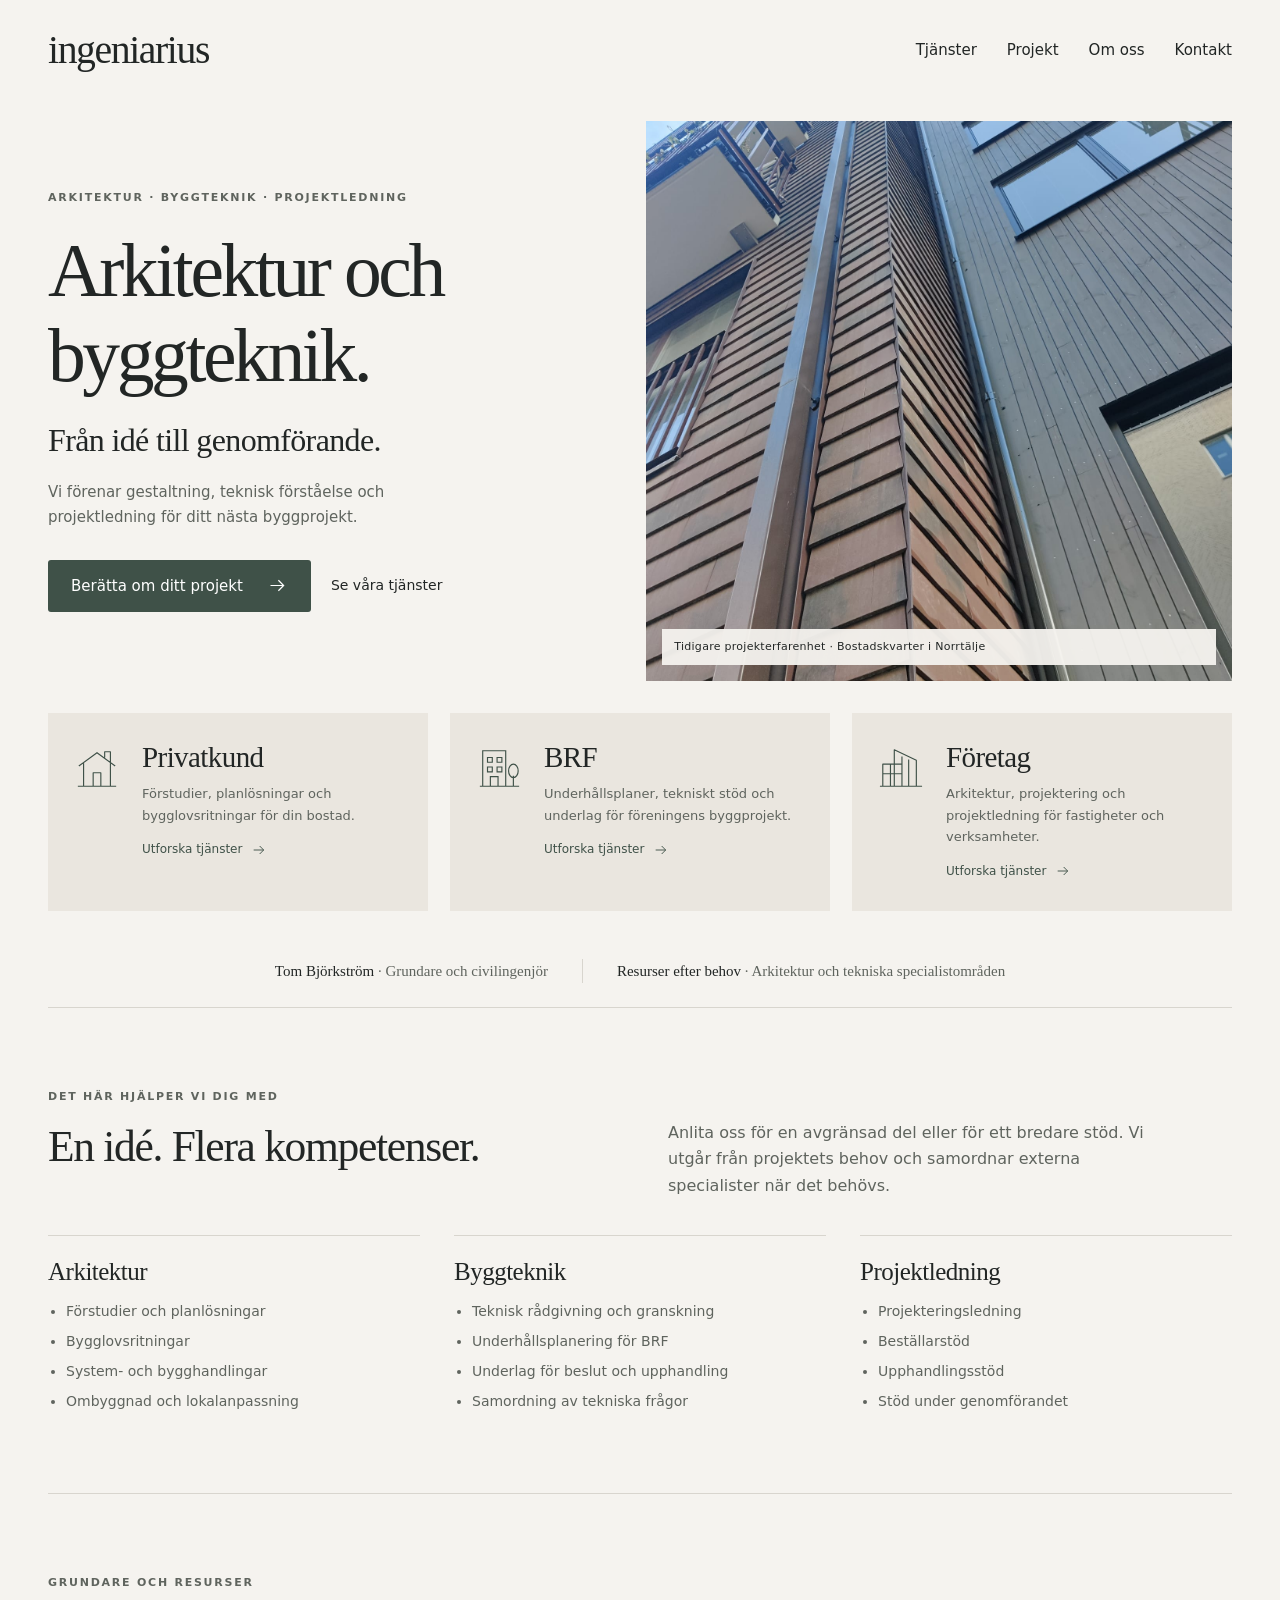
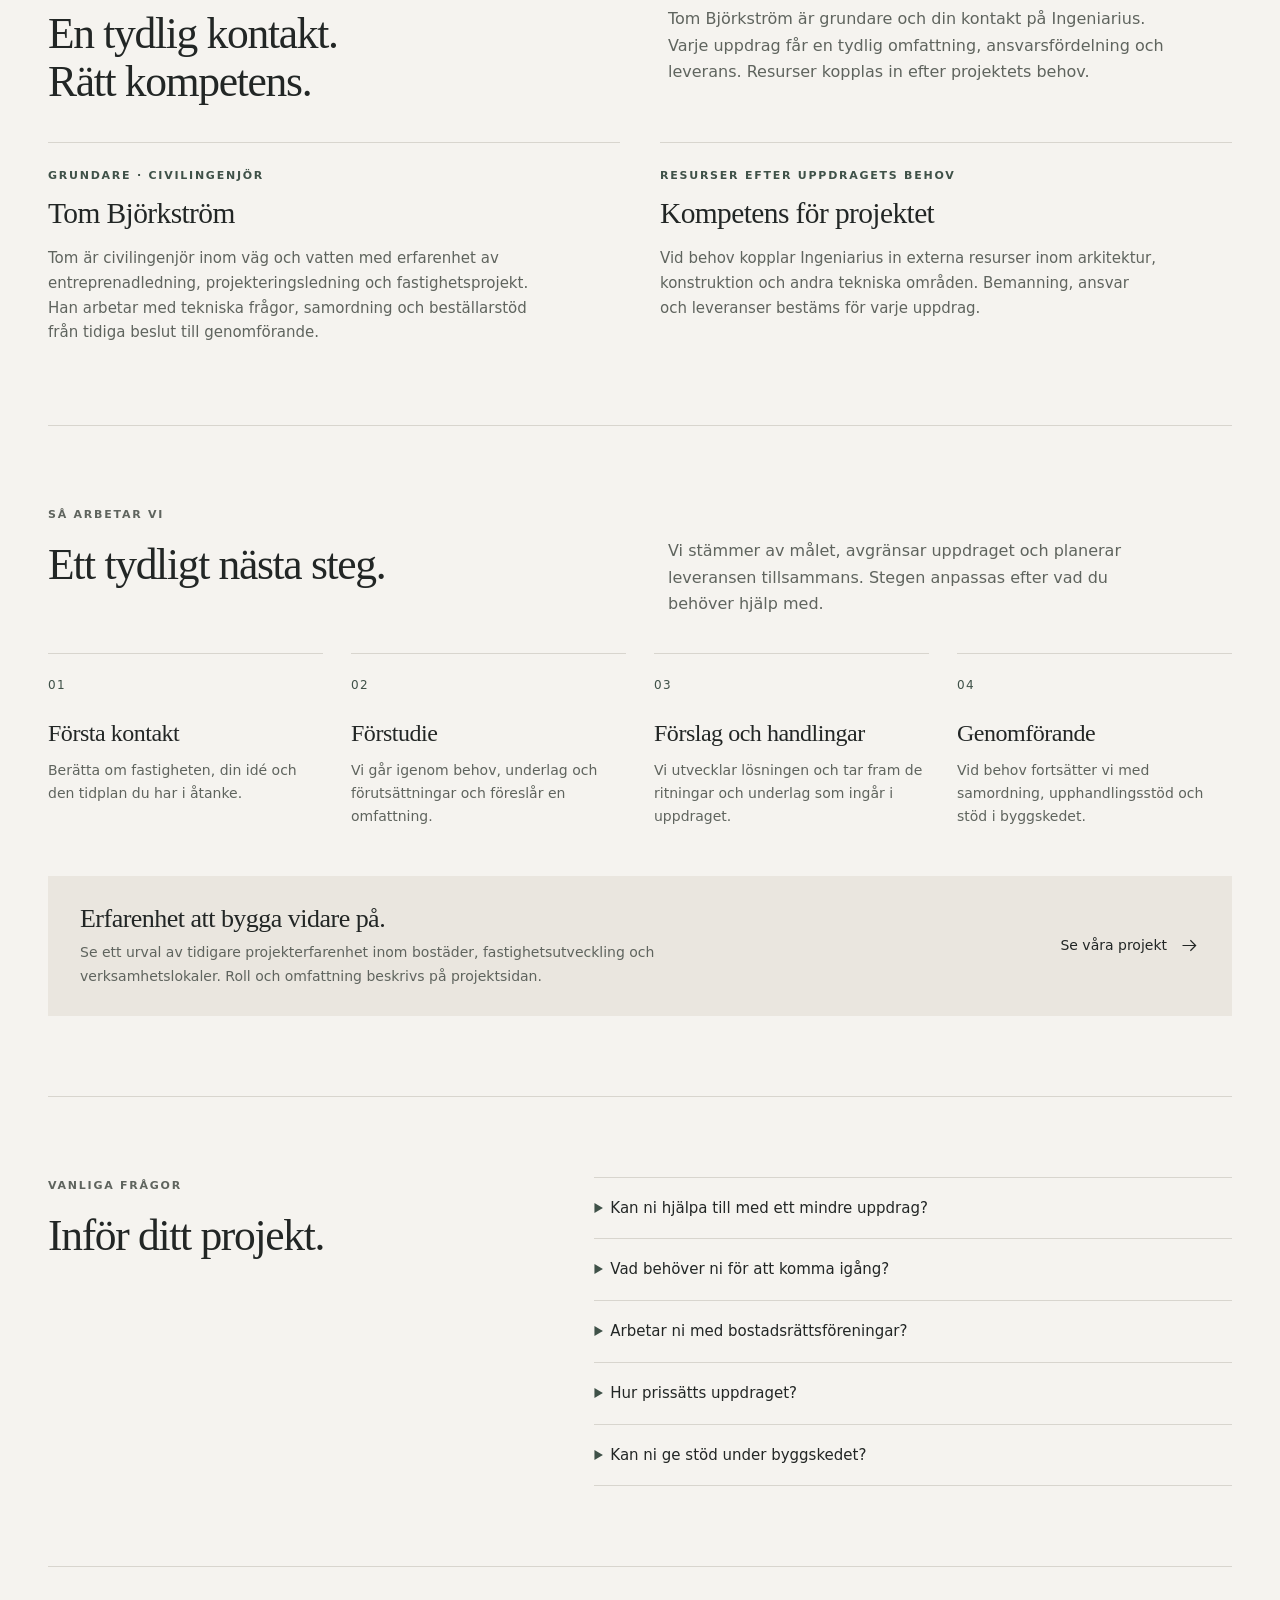
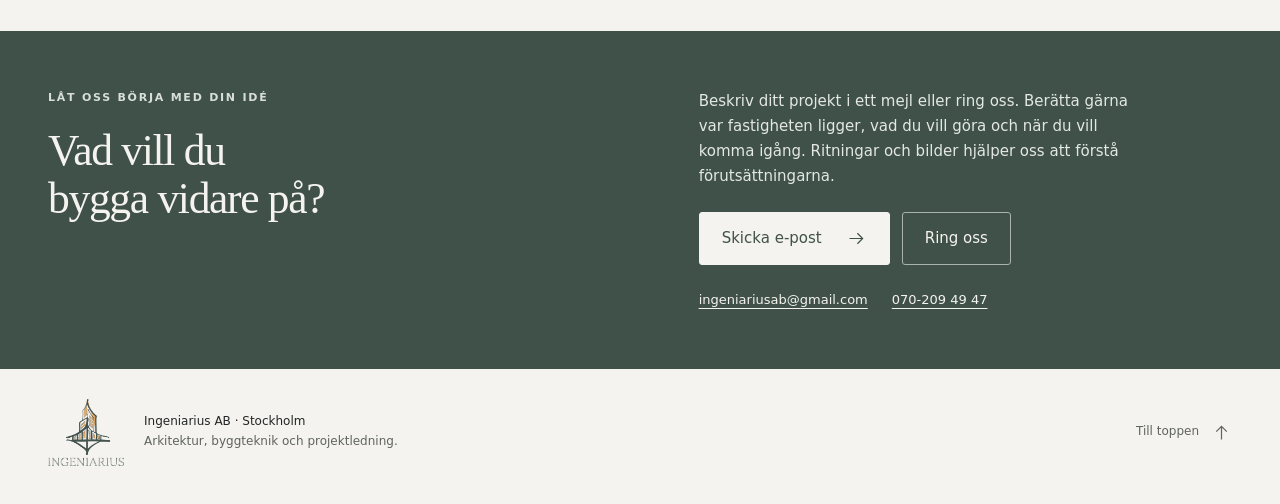
==== commit e087e8b4: "Present Tom as founder and describe external project resources" ====
--- a/index.html
+++ b/index.html
@@ -5,7 +5,7 @@
   <meta name="viewport" content="width=device-width, initial-scale=1">
   <meta name="theme-color" content="#F5F3EF">
   <title>Ingeniarius AB | Arkitektur, byggteknik och projektledning</title>
-  <meta name="description" content="Arkitektur och byggteknik med Tom Björkström och Veronica Contreras Eitner. Förstudier, bygglovsritningar, projektering och projektledning för privatkunder, BRF:er och företag.">
+  <meta name="description" content="Ingeniarius AB erbjuder arkitektur, byggteknik och projektledning. Grundare är civilingenjör Tom Björkström. För privatkunder, BRF:er och företag.">
   <link rel="canonical" href="https://www.ingeniarius.se/">
   <link rel="icon" href="assets/img/ING.png" type="image/png">
   <meta property="og:type" content="website">
@@ -189,7 +189,7 @@
     }
   </style>
   <script type="application/ld+json">
-    {"@context":"https://schema.org","@type":"Organization","name":"Ingeniarius AB","url":"https://www.ingeniarius.se/","logo":"https://www.ingeniarius.se/assets/img/ING.png","email":"ingeniariusab@gmail.com","telephone":"+46702094947","description":"Konsultbolag inom arkitektur, byggteknik och projektledning."}
+    {"@context":"https://schema.org","@type":"Organization","name":"Ingeniarius AB","url":"https://www.ingeniarius.se/","logo":"https://www.ingeniarius.se/assets/img/ING.png","email":"ingeniariusab@gmail.com","telephone":"+46702094947","description":"Konsultbolag inom arkitektur, byggteknik och projektledning.","founder":{"@type":"Person","name":"Tom Björkström"}}
   </script>
 </head>
 <body id="top">
@@ -241,9 +241,9 @@
           <div><h3>Företag</h3><p>Arkitektur, projektering och projektledning för fastigheter och verksamheter.</p><span class="card-link">Utforska tjänster<svg viewBox="0 0 24 24" fill="none" stroke="currentColor" stroke-width="1.4" aria-hidden="true"><path d="M4 12h15m-6-6 6 6-6 6"/></svg></span></div>
         </a>
       </div>
-      <div class="team-strip" aria-label="Personerna bakom Ingeniarius">
-        <p>Tom Björkström <span>· Civilingenjör</span></p>
-        <p>Veronica Contreras Eitner <span>· Arkitekt SAR/MSA</span></p>
+      <div class="team-strip" aria-label="Grundare och resurser">
+        <p>Tom Björkström <span>· Grundare och civilingenjör</span></p>
+        <p>Resurser efter behov <span>· Arkitektur och tekniska specialistområden</span></p>
       </div>
     </section>
 
@@ -261,19 +261,19 @@
 
     <section id="om-oss" class="section" aria-labelledby="om-rubrik">
       <div class="section-heading">
-        <div><p class="eyebrow">Personerna bakom Ingeniarius</p><h2 id="om-rubrik">Två perspektiv.<br>En tydlig riktning.</h2></div>
-        <p class="section-intro">På Ingeniarius möts arkitektur och ingenjörskunnande. Du arbetar direkt med oss och får ett uppdrag med tydlig omfattning, ansvar och leverans.</p>
+        <div><p class="eyebrow">Grundare och resurser</p><h2 id="om-rubrik">En tydlig kontakt.<br>Rätt kompetens.</h2></div>
+        <p class="section-intro">Tom Björkström är grundare och din kontakt på Ingeniarius. Varje uppdrag får en tydlig omfattning, ansvarsfördelning och leverans. Resurser kopplas in efter projektets behov.</p>
       </div>
       <div class="people">
         <article class="person">
-          <p class="eyebrow">Civilingenjör · Byggteknik och projektledning</p>
+          <p class="eyebrow">Grundare · Civilingenjör</p>
           <h3>Tom Björkström</h3>
           <p>Tom är civilingenjör inom väg och vatten med erfarenhet av entreprenadledning, projekteringsledning och fastighetsprojekt. Han arbetar med tekniska frågor, samordning och beställarstöd från tidiga beslut till genomförande.</p>
         </article>
         <article class="person">
-          <p class="eyebrow">Arkitekt SAR/MSA · Arkitektur och gestaltning</p>
-          <h3>Veronica Contreras Eitner</h3>
-          <p>Veronica har erfarenhet som ansvarig och handläggande arkitekt inom bostäder, lokaler, ombyggnader och hyresgästanpassningar. Hon utvecklar planlösningar och gestaltning samt tar fram bygglovs- och bygghandlingar.</p>
+          <p class="eyebrow">Resurser efter uppdragets behov</p>
+          <h3>Kompetens för projektet</h3>
+          <p>Vid behov kopplar Ingeniarius in externa resurser inom arkitektur, konstruktion och andra tekniska områden. Bemanning, ansvar och leveranser bestäms för varje uppdrag.</p>
         </article>
       </div>
     </section>
